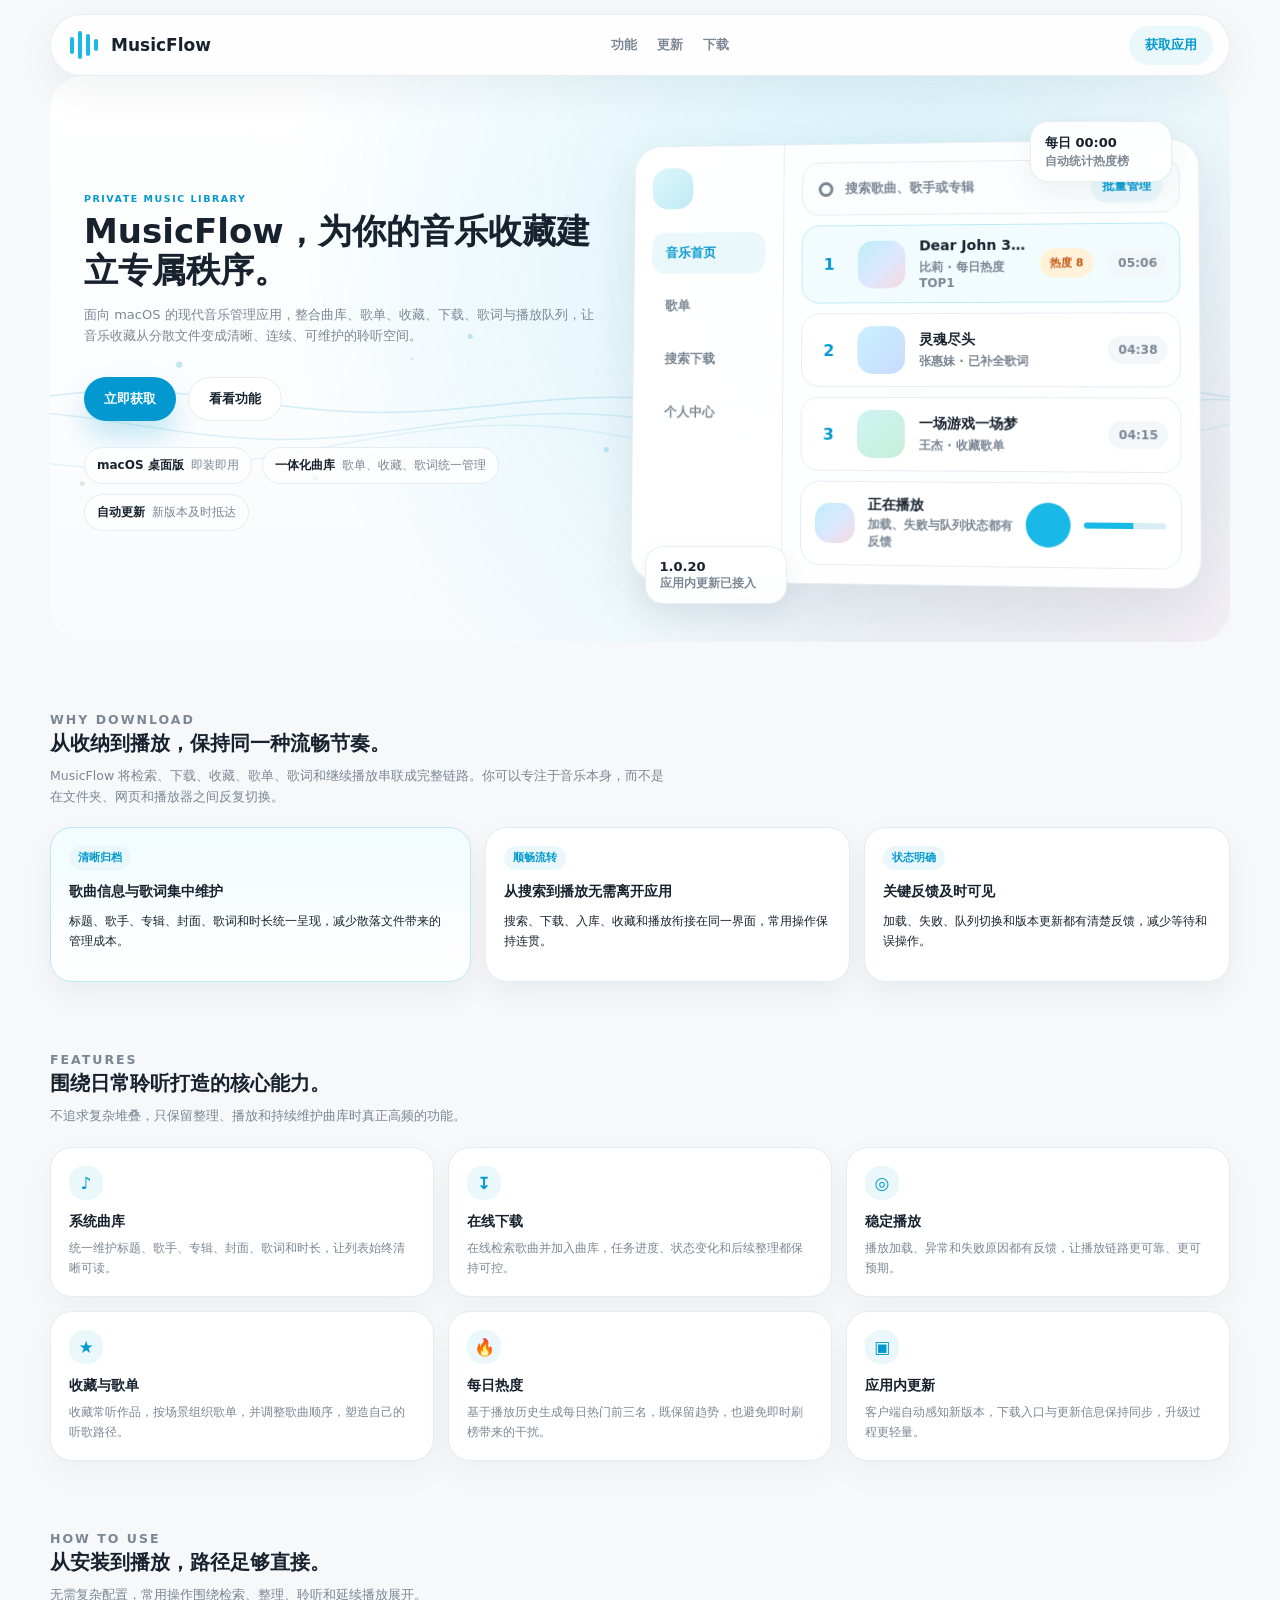
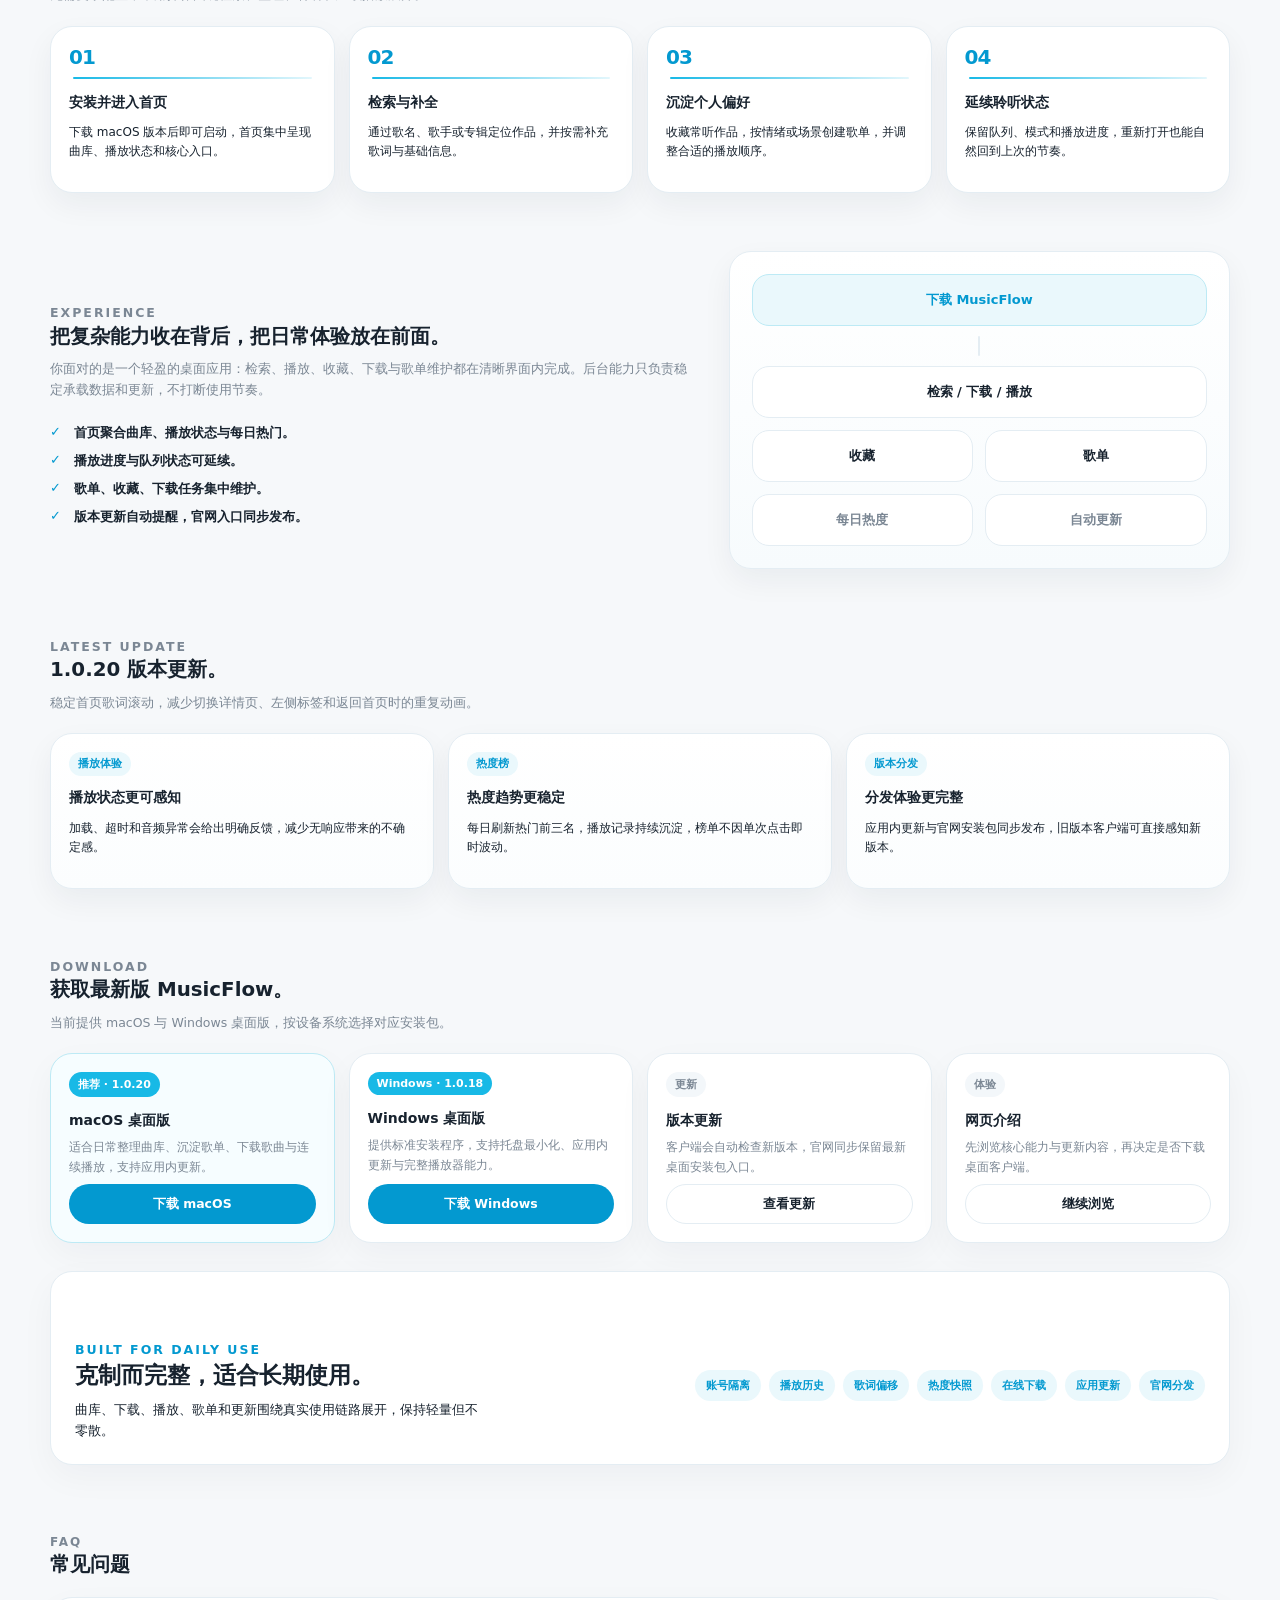
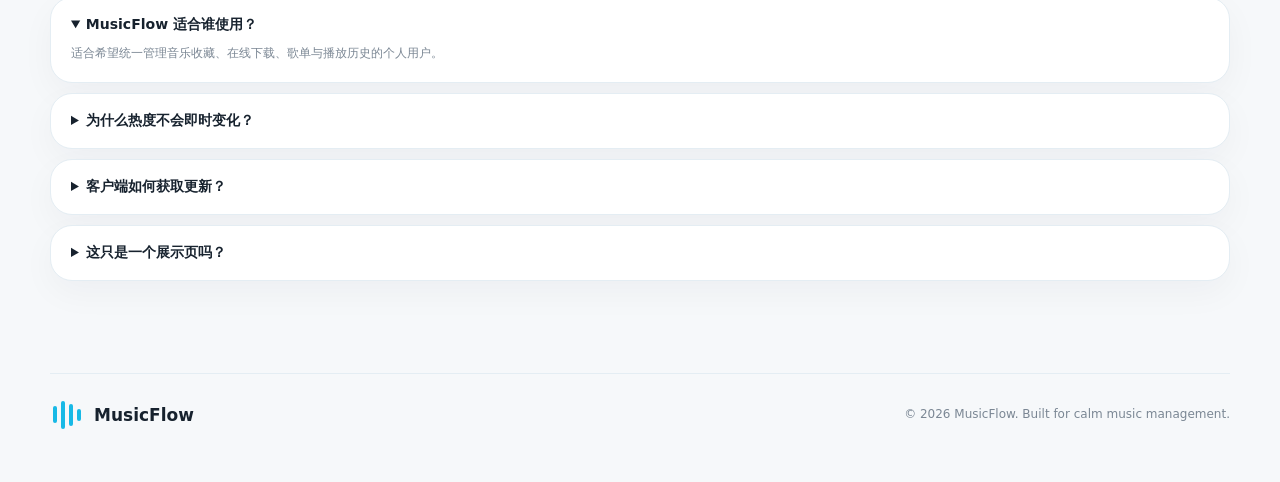
==== website/index.html @ 10996d23 "Prepare macOS 1.0.20 release" ====
<!doctype html>
<html lang="zh-CN">
  <head>
    <meta charset="utf-8" />
    <meta name="viewport" content="width=device-width, initial-scale=1" />
    <meta
      name="description"
      content="MusicFlow 是一款面向个人与小团队的私有音乐曲库、播放、下载和歌单管理工具。"
    />
    <title>MusicFlow - 私有音乐曲库与播放工作台</title>
    <link rel="stylesheet" href="./styles.css" />
  </head>
  <body>
    <header class="site-header" data-elevated="false">
      <a class="brand" href="#top" aria-label="MusicFlow 首页">
        <span class="brand-mark" aria-hidden="true">
          <span></span><span></span><span></span><span></span>
        </span>
        <span>MusicFlow</span>
      </a>
      <nav class="nav-links" aria-label="主导航">
        <a href="#features">功能</a>
        <a href="#updates">更新</a>
        <a href="#download">下载</a>
      </nav>
      <a class="header-cta" href="#download">获取应用</a>
    </header>

    <main id="top">
      <section class="hero section-band">
        <canvas id="heroCanvas" aria-hidden="true"></canvas>
        <div class="hero-inner">
          <div class="hero-copy reveal">
            <p class="eyebrow">PRIVATE MUSIC LIBRARY</p>
            <h1>MusicFlow，为你的音乐收藏建立专属秩序。</h1>
            <p class="hero-text">
              面向 macOS 的现代音乐管理应用，整合曲库、歌单、收藏、下载、歌词与播放队列，让音乐收藏从分散文件变成清晰、连续、可维护的聆听空间。
            </p>
            <div class="hero-actions">
              <a class="button primary" href="#download">立即获取</a>
              <a class="button subtle" href="#features">看看功能</a>
            </div>
            <div class="hero-metrics" aria-label="产品亮点">
              <span><strong>macOS 桌面版</strong> 即装即用</span>
              <span><strong>一体化曲库</strong> 歌单、收藏、歌词统一管理</span>
              <span><strong>自动更新</strong> 新版本及时抵达</span>
            </div>
          </div>

          <div class="product-stage reveal" aria-label="MusicFlow 产品界面预览">
            <div class="app-window">
              <div class="window-sidebar">
                <div class="mini-logo"></div>
                <span class="side-active">音乐首页</span>
                <span>歌单</span>
                <span>搜索下载</span>
                <span>个人中心</span>
              </div>
              <div class="window-main">
                <div class="toolbar">
                  <span class="search-dot"></span>
                  <span class="search-text">搜索歌曲、歌手或专辑</span>
                  <span class="pill">批量管理</span>
                </div>
                <div class="track active">
                  <span class="rank">1</span>
                  <span class="cover"></span>
                  <span class="track-info"><b>Dear John 3D环绕</b><small>比莉 · 每日热度 TOP1</small></span>
                  <span class="hot-pill">热度 8</span>
                  <span class="time">05:06</span>
                </div>
                <div class="track">
                  <span class="rank">2</span>
                  <span class="cover alt"></span>
                  <span class="track-info"><b>灵魂尽头</b><small>张惠妹 · 已补全歌词</small></span>
                  <span class="time">04:38</span>
                </div>
                <div class="track">
                  <span class="rank">3</span>
                  <span class="cover mint"></span>
                  <span class="track-info"><b>一场游戏一场梦</b><small>王杰 · 收藏歌单</small></span>
                  <span class="time">04:15</span>
                </div>
                <div class="player-strip">
                  <span class="cover small"></span>
                  <span class="playing"><b>正在播放</b><small>加载、失败与队列状态都有反馈</small></span>
                  <span class="play-button"></span>
                  <span class="level"></span>
                </div>
              </div>
            </div>
            <div class="floating-card floating-card-top">
              <strong>每日 00:00</strong>
              <span>自动统计热度榜</span>
            </div>
            <div class="floating-card floating-card-bottom">
              <strong>1.0.20</strong>
              <span>应用内更新已接入</span>
            </div>
          </div>
        </div>
      </section>

      <section class="section intro-section reveal" aria-label="项目介绍">
        <div class="section-heading">
          <p class="eyebrow">WHY DOWNLOAD</p>
          <h2>从收纳到播放，保持同一种流畅节奏。</h2>
          <p>
            MusicFlow 将检索、下载、收藏、歌单、歌词和继续播放串联成完整链路。你可以专注于音乐本身，而不是在文件夹、网页和播放器之间反复切换。
          </p>
        </div>
        <div class="intro-grid">
          <article class="intro-card accent-card">
            <span class="card-kicker">清晰归档</span>
            <h3>歌曲信息与歌词集中维护</h3>
            <p>标题、歌手、专辑、封面、歌词和时长统一呈现，减少散落文件带来的管理成本。</p>
          </article>
          <article class="intro-card">
            <span class="card-kicker">顺畅流转</span>
            <h3>从搜索到播放无需离开应用</h3>
            <p>搜索、下载、入库、收藏和播放衔接在同一界面，常用操作保持连贯。</p>
          </article>
          <article class="intro-card">
            <span class="card-kicker">状态明确</span>
            <h3>关键反馈及时可见</h3>
            <p>加载、失败、队列切换和版本更新都有清楚反馈，减少等待和误操作。</p>
          </article>
        </div>
      </section>

      <section id="features" class="section reveal">
        <div class="section-heading compact">
          <p class="eyebrow">FEATURES</p>
          <h2>围绕日常聆听打造的核心能力。</h2>
          <p>不追求复杂堆叠，只保留整理、播放和持续维护曲库时真正高频的功能。</p>
        </div>
        <div class="feature-grid">
          <article class="feature-card">
            <span class="feature-icon">♪</span>
            <h3>系统曲库</h3>
            <p>统一维护标题、歌手、专辑、封面、歌词和时长，让列表始终清晰可读。</p>
          </article>
          <article class="feature-card">
            <span class="feature-icon">↧</span>
            <h3>在线下载</h3>
            <p>在线检索歌曲并加入曲库，任务进度、状态变化和后续整理都保持可控。</p>
          </article>
          <article class="feature-card">
            <span class="feature-icon">◎</span>
            <h3>稳定播放</h3>
            <p>播放加载、异常和失败原因都有反馈，让播放链路更可靠、更可预期。</p>
          </article>
          <article class="feature-card">
            <span class="feature-icon">★</span>
            <h3>收藏与歌单</h3>
            <p>收藏常听作品，按场景组织歌单，并调整歌曲顺序，塑造自己的听歌路径。</p>
          </article>
          <article class="feature-card">
            <span class="feature-icon">🔥</span>
            <h3>每日热度</h3>
            <p>基于播放历史生成每日热门前三名，既保留趋势，也避免即时刷榜带来的干扰。</p>
          </article>
          <article class="feature-card">
            <span class="feature-icon">▣</span>
            <h3>应用内更新</h3>
            <p>客户端自动感知新版本，下载入口与更新信息保持同步，升级过程更轻量。</p>
          </article>
        </div>
      </section>

      <section id="workflow" class="section workflow-section reveal">
        <div class="section-heading compact">
          <p class="eyebrow">HOW TO USE</p>
          <h2>从安装到播放，路径足够直接。</h2>
          <p>无需复杂配置，常用操作围绕检索、整理、聆听和延续播放展开。</p>
        </div>
        <div class="workflow-grid">
          <article class="workflow-step">
            <span>01</span>
            <h3>安装并进入首页</h3>
            <p>下载 macOS 版本后即可启动，首页集中呈现曲库、播放状态和核心入口。</p>
          </article>
          <article class="workflow-step">
            <span>02</span>
            <h3>检索与补全</h3>
            <p>通过歌名、歌手或专辑定位作品，并按需补充歌词与基础信息。</p>
          </article>
          <article class="workflow-step">
            <span>03</span>
            <h3>沉淀个人偏好</h3>
            <p>收藏常听作品，按情绪或场景创建歌单，并调整合适的播放顺序。</p>
          </article>
          <article class="workflow-step">
            <span>04</span>
            <h3>延续聆听状态</h3>
            <p>保留队列、模式和播放进度，重新打开也能自然回到上次的节奏。</p>
          </article>
        </div>
      </section>

      <section id="stack" class="section split-section reveal">
        <div class="preview-copy">
          <p class="eyebrow">EXPERIENCE</p>
          <h2>把复杂能力收在背后，把日常体验放在前面。</h2>
          <p>
            你面对的是一个轻盈的桌面应用：检索、播放、收藏、下载与歌单维护都在清晰界面内完成。后台能力只负责稳定承载数据和更新，不打断使用节奏。
          </p>
          <ul class="check-list">
            <li>首页聚合曲库、播放状态与每日热门。</li>
            <li>播放进度与队列状态可延续。</li>
            <li>歌单、收藏、下载任务集中维护。</li>
            <li>版本更新自动提醒，官网入口同步发布。</li>
          </ul>
        </div>
        <div class="stack-panel" aria-label="使用流程">
          <div class="stack-node primary-node">下载 MusicFlow</div>
          <div class="stack-line"></div>
          <div class="stack-node">检索 / 下载 / 播放</div>
          <div class="stack-split">
            <div class="stack-node">收藏</div>
            <div class="stack-node">歌单</div>
          </div>
          <div class="stack-split">
            <div class="stack-node muted-node">每日热度</div>
            <div class="stack-node muted-node">自动更新</div>
          </div>
        </div>
      </section>

      <section id="updates" class="section update-section reveal">
        <div class="section-heading compact">
          <p class="eyebrow">LATEST UPDATE</p>
          <h2>1.0.20 版本更新。</h2>
          <p>稳定首页歌词滚动，减少切换详情页、左侧标签和返回首页时的重复动画。</p>
        </div>
        <div class="update-grid">
          <article class="update-card">
            <span class="update-badge">播放体验</span>
            <h3>播放状态更可感知</h3>
            <p>加载、超时和音频异常会给出明确反馈，减少无响应带来的不确定感。</p>
          </article>
          <article class="update-card">
            <span class="update-badge">热度榜</span>
            <h3>热度趋势更稳定</h3>
            <p>每日刷新热门前三名，播放记录持续沉淀，榜单不因单次点击即时波动。</p>
          </article>
          <article class="update-card">
            <span class="update-badge">版本分发</span>
            <h3>分发体验更完整</h3>
            <p>应用内更新与官网安装包同步发布，旧版本客户端可直接感知新版本。</p>
          </article>
        </div>
      </section>

      <section id="download" class="section reveal">
        <div class="section-heading compact">
          <p class="eyebrow">DOWNLOAD</p>
          <h2>获取最新版 MusicFlow。</h2>
          <p>当前提供 macOS 与 Windows 桌面版，按设备系统选择对应安装包。</p>
        </div>
        <div class="download-grid">
          <article class="download-card recommended">
            <span class="tag">推荐 · 1.0.20</span>
            <h3>macOS 桌面版</h3>
            <p>适合日常整理曲库、沉淀歌单、下载歌曲与连续播放，支持应用内更新。</p>
            <a class="download-button" href="/releases/MusicFlow-1.0.20.dmg" data-download="macOS 桌面版">下载 macOS</a>
          </article>
          <article class="download-card">
            <span class="tag">Windows · 1.0.18</span>
            <h3>Windows 桌面版</h3>
            <p>提供标准安装程序，支持托盘最小化、应用内更新与完整播放器能力。</p>
            <a class="download-button" href="/releases/MusicFlow-Setup-1.0.18+19.exe" data-download="Windows 桌面版">下载 Windows</a>
          </article>
          <article class="download-card">
            <span class="tag soft-tag">更新</span>
            <h3>版本更新</h3>
            <p>客户端会自动检查新版本，官网同步保留最新桌面安装包入口。</p>
            <a class="download-button ghost" href="#updates" data-download="版本更新">查看更新</a>
          </article>
          <article class="download-card">
            <span class="tag soft-tag">体验</span>
            <h3>网页介绍</h3>
            <p>先浏览核心能力与更新内容，再决定是否下载桌面客户端。</p>
            <a class="download-button ghost" href="#features" data-download="Web 体验版">继续浏览</a>
          </article>
        </div>
      </section>

      <section class="section status-section reveal">
        <div>
          <p class="eyebrow">BUILT FOR DAILY USE</p>
          <h2>克制而完整，适合长期使用。</h2>
          <p>曲库、下载、播放、歌单和更新围绕真实使用链路展开，保持轻量但不零散。</p>
        </div>
        <div class="status-list">
          <span>账号隔离</span>
          <span>播放历史</span>
          <span>歌词偏移</span>
          <span>热度快照</span>
          <span>在线下载</span>
          <span>应用更新</span>
          <span>官网分发</span>
        </div>
      </section>

      <section id="faq" class="section faq reveal">
        <div class="section-heading compact">
          <p class="eyebrow">FAQ</p>
          <h2>常见问题</h2>
        </div>
        <details open>
          <summary>MusicFlow 适合谁使用？</summary>
          <p>适合希望统一管理音乐收藏、在线下载、歌单与播放历史的个人用户。</p>
        </details>
        <details>
          <summary>为什么热度不会即时变化？</summary>
          <p>播放行为会先沉淀为历史记录，热度榜每日统一计算，避免频繁波动，让趋势更稳定。</p>
        </details>
        <details>
          <summary>客户端如何获取更新？</summary>
          <p>客户端会根据当前版本检查最新发布信息，并获取下载地址、文件大小和校验值。</p>
        </details>
        <details>
          <summary>这只是一个展示页吗？</summary>
          <p>不是。官网只是下载入口，客户端连接真实接口与数据，用于日常曲库管理和播放。</p>
        </details>
      </section>
    </main>

    <footer class="site-footer">
      <div class="brand footer-brand">
        <span class="brand-mark" aria-hidden="true">
          <span></span><span></span><span></span><span></span>
        </span>
        <span>MusicFlow</span>
      </div>
      <p>© 2026 MusicFlow. Built for calm music management.</p>
    </footer>

    <div class="toast" role="status" aria-live="polite"></div>
    <script src="./app.js" defer></script>
  </body>
</html>
---- website/styles.css ----
:root {
  --accent: #18b9e6;
  --accent-dark: #0399d0;
  --accent-soft: #eaf8fc;
  --ink: #17222e;
  --muted: #7b8794;
  --line: #e4edf3;
  --panel: #ffffff;
  --scaffold: #f6f8fa;
  --shadow: 0 18px 50px rgba(23, 34, 46, 0.08);
  --radius: 22px;
  font-family: Inter, ui-sans-serif, system-ui, -apple-system, BlinkMacSystemFont,
    "Segoe UI", "PingFang SC", "Hiragino Sans GB", "Microsoft YaHei", sans-serif;
  color: var(--ink);
  background: var(--scaffold);
  scroll-behavior: smooth;
}

* {
  box-sizing: border-box;
}

html {
  background: var(--scaffold);
}

body {
  min-width: 320px;
  margin: 0;
  background: var(--scaffold);
  color: var(--ink);
  text-rendering: optimizeLegibility;
  -webkit-font-smoothing: antialiased;
}

a {
  color: inherit;
  text-decoration: none;
}

button {
  font: inherit;
}

.site-header {
  position: sticky;
  top: 0;
  z-index: 20;
  display: flex;
  align-items: center;
  justify-content: space-between;
  gap: 22px;
  width: min(1180px, calc(100% - 36px));
  height: 68px;
  margin: 14px auto 0;
  padding: 0 16px;
  border: 1px solid rgba(228, 237, 243, 0.9);
  border-radius: 999px;
  background: rgba(255, 255, 255, 0.82);
  box-shadow: 0 14px 40px rgba(23, 34, 46, 0.06);
  backdrop-filter: blur(18px);
}

.site-header[data-elevated="true"] {
  box-shadow: 0 18px 46px rgba(23, 34, 46, 0.11);
}

.brand,
.nav-links,
.hero-actions,
.hero-metrics,
.toolbar,
.track,
.player-strip,
.status-list,
.site-footer {
  display: flex;
  align-items: center;
}

.brand {
  gap: 10px;
  font-size: 17px;
  font-weight: 900;
  letter-spacing: 0;
}

.brand-mark {
  position: relative;
  display: inline-flex;
  align-items: center;
  justify-content: center;
  width: 34px;
  height: 34px;
  color: var(--accent);
}

.brand-mark span {
  width: 4px;
  border-radius: 999px;
  background: currentColor;
}

.brand-mark span:nth-child(1) {
  height: 17px;
}

.brand-mark span:nth-child(2) {
  height: 28px;
  margin-left: 4px;
}

.brand-mark span:nth-child(3) {
  height: 22px;
  margin-left: 4px;
}

.brand-mark span:nth-child(4) {
  height: 12px;
  margin-left: 4px;
}

.nav-links {
  gap: 24px;
  color: var(--muted);
  font-size: 13px;
  font-weight: 800;
}

.nav-links a {
  transition: color 180ms ease;
}

.nav-links a:hover {
  color: var(--accent-dark);
}

.header-cta,
.button,
.download-button {
  border: 0;
  border-radius: 999px;
  cursor: pointer;
  font-size: 13px;
  font-weight: 900;
  transition: transform 180ms ease, box-shadow 180ms ease, background 180ms ease;
}

.header-cta {
  padding: 11px 16px;
  background: var(--accent-soft);
  color: var(--accent-dark);
}

.header-cta:hover,
.button:hover,
.download-button:hover {
  transform: translateY(-1px);
}

.section-band,
.section {
  width: min(1180px, calc(100% - 36px));
  margin: 0 auto;
}

.hero {
  position: relative;
  min-height: calc(100vh - 82px);
  padding: 72px 0 46px;
  overflow: hidden;
}

#heroCanvas {
  position: absolute;
  inset: 0;
  width: 100%;
  height: 100%;
  border-radius: 34px;
  background: linear-gradient(180deg, #ffffff 0%, #f8fbfd 100%);
}

.hero-inner {
  position: relative;
  z-index: 1;
  display: grid;
  grid-template-columns: minmax(0, 0.9fr) minmax(420px, 1fr);
  align-items: center;
  gap: 44px;
  min-height: 620px;
  padding: 0 44px;
}

.eyebrow {
  margin: 0 0 12px;
  color: var(--accent-dark);
  font-size: 11px;
  font-weight: 900;
  letter-spacing: 0.12em;
}

h1,
h2,
h3,
p {
  letter-spacing: 0;
}

h1 {
  max-width: 620px;
  margin: 0;
  font-size: clamp(34px, 4.2vw, 54px);
  line-height: 1.08;
  font-weight: 900;
}

h2 {
  margin: 0;
  font-size: clamp(24px, 2.6vw, 36px);
  line-height: 1.18;
  font-weight: 900;
}

h3 {
  margin: 0;
  font-size: 17px;
  line-height: 1.3;
  font-weight: 900;
}

.hero-text,
.section-heading p,
.preview-copy p,
.feature-card p,
.download-card p,
.faq p,
.site-footer p {
  color: var(--muted);
  line-height: 1.75;
}

.hero-text {
  max-width: 580px;
  margin: 18px 0 0;
  font-size: 16px;
}

.hero-actions {
  flex-wrap: wrap;
  gap: 12px;
  margin-top: 30px;
}

.button {
  display: inline-flex;
  align-items: center;
  justify-content: center;
  min-height: 44px;
  padding: 0 20px;
}

.button.primary {
  background: var(--accent-dark);
  color: #fff;
  box-shadow: 0 16px 28px rgba(3, 153, 208, 0.22);
}

.button.subtle {
  background: #fff;
  color: var(--ink);
  border: 1px solid var(--line);
}

.hero-metrics {
  flex-wrap: wrap;
  gap: 10px;
  margin-top: 26px;
}

.hero-metrics span {
  display: inline-flex;
  gap: 7px;
  padding: 9px 12px;
  border: 1px solid var(--line);
  border-radius: 999px;
  background: rgba(255, 255, 255, 0.78);
  color: var(--muted);
  font-size: 12px;
}

.hero-metrics strong {
  color: var(--ink);
}

.product-stage {
  perspective: 1100px;
}

.app-window {
  display: grid;
  grid-template-columns: 154px 1fr;
  min-height: 460px;
  overflow: hidden;
  border: 1px solid var(--line);
  border-radius: 28px;
  background: rgba(255, 255, 255, 0.92);
  box-shadow: var(--shadow);
  transform: rotateY(-4deg) rotateX(2deg);
}

.window-sidebar {
  display: flex;
  flex-direction: column;
  gap: 12px;
  padding: 22px 18px;
  border-right: 1px solid var(--line);
  background: rgba(255, 255, 255, 0.64);
}

.mini-logo {
  width: 42px;
  height: 42px;
  margin-bottom: 12px;
  border-radius: 16px;
  background: linear-gradient(135deg, #dff6fb, #bfeaf5);
}

.window-sidebar span {
  padding: 12px 14px;
  border-radius: 14px;
  color: var(--muted);
  font-size: 13px;
  font-weight: 800;
}

.window-sidebar .side-active {
  background: var(--accent-soft);
  color: var(--accent-dark);
}

.window-main {
  display: flex;
  flex-direction: column;
  gap: 14px;
  padding: 24px;
}

.toolbar {
  gap: 12px;
  height: 54px;
  padding: 0 16px;
  border: 1px solid var(--line);
  border-radius: 18px;
  background: #fbfdfe;
}

.search-dot {
  width: 15px;
  height: 15px;
  border: 3px solid var(--muted);
  border-radius: 50%;
}

.search-text {
  flex: 1;
  color: var(--muted);
  font-size: 13px;
  font-weight: 800;
}

.pill {
  padding: 8px 11px;
  border-radius: 999px;
  background: var(--accent-soft);
  color: var(--accent-dark);
  font-size: 12px;
  font-weight: 900;
}

.track {
  gap: 14px;
  min-height: 74px;
  padding: 12px;
  border: 1px solid var(--line);
  border-radius: 18px;
  background: #fff;
}

.track.active {
  border-color: #bdeaf5;
  background: #f2fcfe;
}

.rank {
  width: 30px;
  color: var(--accent-dark);
  font-weight: 900;
  text-align: center;
}

.cover {
  width: 48px;
  height: 48px;
  border-radius: 15px;
  background: linear-gradient(135deg, #bdeef8, #dde7ff 54%, #f8d8dc);
}

.cover.alt {
  background: linear-gradient(135deg, #c9f1ff, #c9dbff);
}

.cover.mint {
  background: linear-gradient(135deg, #cff4f4, #c6efd8);
}

.cover.small {
  width: 40px;
  height: 40px;
}

.track-info {
  display: grid;
  flex: 1;
  gap: 4px;
  min-width: 0;
}

.track-info b,
.playing b {
  overflow: hidden;
  font-size: 14px;
  text-overflow: ellipsis;
  white-space: nowrap;
}

.track-info small,
.playing small {
  color: var(--muted);
  font-size: 12px;
  font-weight: 700;
}

.time {
  padding: 7px 10px;
  border-radius: 999px;
  background: #f3f7fa;
  color: var(--muted);
  font-size: 12px;
  font-weight: 900;
}

.player-strip {
  gap: 13px;
  margin-top: auto;
  padding: 14px;
  border: 1px solid var(--line);
  border-radius: 20px;
  background: #fff;
}

.playing {
  display: grid;
  flex: 1;
  gap: 2px;
}

.play-button {
  width: 44px;
  height: 44px;
  border-radius: 50%;
  background: var(--accent);
}

.level {
  width: 80px;
  height: 6px;
  border-radius: 99px;
  background: linear-gradient(90deg, var(--accent) 60%, #d8eef4 60%);
}

.section {
  padding: 84px 0 0;
}

.section-heading {
  max-width: 680px;
  margin-bottom: 28px;
}

.section-heading.compact {
  max-width: 560px;
}

.feature-grid,
.download-grid {
  display: grid;
  grid-template-columns: repeat(3, minmax(0, 1fr));
  gap: 14px;
}

.feature-card,
.download-card,
.faq details,
.status-section {
  border: 1px solid var(--line);
  border-radius: var(--radius);
  background: #fff;
  box-shadow: 0 12px 34px rgba(23, 34, 46, 0.04);
}

.feature-card {
  padding: 22px;
}

.feature-icon {
  display: grid;
  place-items: center;
  width: 42px;
  height: 42px;
  margin-bottom: 16px;
  border-radius: 15px;
  background: var(--accent-soft);
  color: var(--accent-dark);
  font-size: 21px;
  font-weight: 900;
}

.feature-card p,
.download-card p {
  margin: 9px 0 0;
  font-size: 13px;
}

.split-section {
  display: grid;
  grid-template-columns: minmax(0, 0.9fr) minmax(300px, 0.7fr);
  align-items: center;
  gap: 34px;
}

.check-list {
  display: grid;
  gap: 10px;
  margin: 24px 0 0;
  padding: 0;
  list-style: none;
}

.check-list li {
  position: relative;
  padding-left: 24px;
  color: var(--ink);
  font-size: 13px;
  font-weight: 800;
}

.check-list li::before {
  position: absolute;
  left: 0;
  color: var(--accent-dark);
  content: "✓";
}

.phone-preview {
  display: flex;
  justify-content: center;
}

.phone-shell {
  width: min(330px, 100%);
  min-height: 560px;
  padding: 20px;
  border: 1px solid var(--line);
  border-radius: 34px;
  background: #fff;
  box-shadow: var(--shadow);
}

.phone-bar {
  width: 86px;
  height: 6px;
  margin: 0 auto 34px;
  border-radius: 99px;
  background: #d8e5eb;
}

.mobile-track {
  height: 92px;
  margin-bottom: 14px;
  border: 1px solid var(--line);
  border-radius: 22px;
  background: linear-gradient(90deg, #f5fbfd 0 72%, #ffffff 72%);
}

.mobile-track.top {
  border-color: #bdeaf5;
  background: linear-gradient(90deg, #effbfe 0 72%, #ffffff 72%);
}

.mobile-track.short {
  width: 84%;
}

.mobile-player {
  display: flex;
  align-items: center;
  gap: 18px;
  height: 86px;
  margin-top: 88px;
  padding: 14px;
  border-radius: 24px;
  background: #f8fbfd;
}

.mobile-player span {
  width: 54px;
  height: 54px;
  border-radius: 17px;
  background: linear-gradient(135deg, #bdeef8, #f8d8dc);
}

.mobile-player b {
  flex: 1;
  height: 8px;
  border-radius: 99px;
  background: linear-gradient(90deg, var(--accent) 42%, #d9eef4 42%);
}

.download-grid {
  grid-template-columns: repeat(4, minmax(0, 1fr));
}

.download-card {
  position: relative;
  display: flex;
  flex-direction: column;
  min-height: 220px;
  padding: 22px;
}

.download-card.recommended {
  border-color: #bdeaf5;
  background: #f6fdff;
}

.tag {
  align-self: flex-start;
  margin-bottom: 14px;
  padding: 5px 9px;
  border-radius: 999px;
  background: var(--accent);
  color: #fff;
  font-size: 11px;
  font-weight: 900;
}

.download-button {
  display: inline-flex;
  align-items: center;
  justify-content: center;
  min-height: 40px;
  margin-top: auto;
  padding: 0 16px;
  border: 1px solid transparent;
  background: var(--accent-dark);
  color: #fff;
}

.download-button.ghost {
  border-color: var(--line);
  background: #fff;
  color: var(--ink);
}

.status-section {
  display: grid;
  grid-template-columns: minmax(0, 0.58fr) minmax(0, 1fr);
  align-items: center;
  gap: 18px;
  margin-top: 28px;
  padding: 22px 24px;
}

.status-section h2 {
  font-size: clamp(20px, 2vw, 28px);
}

.status-list {
  flex-wrap: wrap;
  justify-content: flex-end;
  gap: 8px;
}

.status-list span {
  padding: 8px 11px;
  border-radius: 999px;
  background: var(--accent-soft);
  color: var(--accent-dark);
  font-size: 11px;
  font-weight: 900;
}

.faq {
  padding-bottom: 82px;
}

.faq details {
  padding: 18px 20px;
  margin-bottom: 10px;
}

.faq summary {
  cursor: pointer;
  font-size: 14px;
  font-weight: 900;
}

.faq p {
  margin: 10px 0 0;
  font-size: 13px;
}

.site-footer {
  justify-content: space-between;
  gap: 18px;
  width: min(1180px, calc(100% - 36px));
  margin: 0 auto 26px;
  padding: 24px 0;
  border-top: 1px solid var(--line);
}

.footer-brand {
  color: var(--ink);
}

.site-footer p {
  margin: 0;
  font-size: 12px;
}

.toast {
  position: fixed;
  right: 22px;
  bottom: 22px;
  z-index: 40;
  max-width: min(360px, calc(100vw - 44px));
  padding: 13px 16px;
  border: 1px solid var(--line);
  border-radius: 16px;
  background: #fff;
  box-shadow: var(--shadow);
  color: var(--ink);
  font-size: 13px;
  font-weight: 800;
  opacity: 0;
  pointer-events: none;
  transform: translateY(12px);
  transition: opacity 180ms ease, transform 180ms ease;
}

.toast.show {
  opacity: 1;
  transform: translateY(0);
}

.reveal {
  opacity: 0;
  transform: translateY(16px);
  transition: opacity 520ms ease, transform 520ms ease;
}

.reveal.visible {
  opacity: 1;
  transform: translateY(0);
}

@media (max-width: 960px) {
  .site-header {
    width: min(100% - 24px, 760px);
  }

  .nav-links {
    display: none;
  }

  .hero-inner {
    grid-template-columns: 1fr;
    min-height: auto;
    padding: 0 26px;
  }

  .product-stage {
    order: -1;
  }

  .app-window {
    grid-template-columns: 118px 1fr;
    min-height: 400px;
    transform: none;
  }

  .window-sidebar {
    padding: 18px 12px;
  }

  .feature-grid,
  .download-grid,
  .split-section,
  .status-section {
    grid-template-columns: 1fr 1fr;
  }

  .status-list {
    justify-content: flex-start;
  }
}

@media (max-width: 640px) {
  .site-header {
    height: 60px;
    padding: 0 12px;
  }

  .brand {
    font-size: 15px;
  }

  .header-cta {
    padding: 9px 12px;
    font-size: 12px;
  }

  .section-band,
  .section,
  .site-footer {
    width: calc(100% - 24px);
  }

  .hero {
    min-height: auto;
    padding: 34px 0 20px;
  }

  #heroCanvas {
    border-radius: 24px;
  }

  .hero-inner {
    gap: 28px;
    padding: 0 16px 20px;
  }

  h1 {
    font-size: 34px;
  }

  h2 {
    font-size: 24px;
  }

  .hero-text {
    font-size: 14px;
  }

  .app-window {
    grid-template-columns: 1fr;
    min-height: auto;
  }

  .window-sidebar {
    display: none;
  }

  .window-main {
    padding: 16px;
  }

  .track {
    min-height: 68px;
  }

  .time,
  .level {
    display: none;
  }

  .section {
    padding-top: 62px;
  }

  .feature-grid,
  .download-grid,
  .split-section,
  .status-section {
    grid-template-columns: 1fr;
  }

  .phone-shell {
    min-height: 470px;
  }

  .download-card {
    min-height: 185px;
  }

  .status-section {
    padding: 22px;
  }

  .site-footer {
    align-items: flex-start;
    flex-direction: column;
  }
}

@media (prefers-reduced-motion: reduce) {
  :root {
    scroll-behavior: auto;
  }

  *,
  *::before,
  *::after {
    animation-duration: 0.01ms !important;
    animation-iteration-count: 1 !important;
    scroll-behavior: auto !important;
    transition-duration: 0.01ms !important;
  }
}
/* MusicFlow richer landing overrides */
.site-header { height: 62px; }
.nav-links, .header-cta, .button, .download-button { font-size: 12.5px; }
.nav-links { gap: 20px; }
.hero { padding: 54px 0 42px; }
.hero-inner { min-height: 600px; gap: 38px; }
h1 { font-size: clamp(30px, 3.45vw, 46px); line-height: 1.12; }
h2 { font-size: clamp(22px, 2.1vw, 31px); }
h3 { font-size: 15.5px; }
.hero-text { max-width: 620px; font-size: 14.5px; }
.section { padding-top: 76px; }
.section-heading { max-width: 720px; }
.section-heading p, .preview-copy p, .status-section p { margin: 10px 0 0; font-size: 13.5px; }
.product-stage { position: relative; }
.hot-pill { padding: 7px 10px; border-radius: 999px; background: #fff2d8; color: #c45612; font-size: 11px; font-weight: 900; white-space: nowrap; }
.floating-card { position: absolute; z-index: 2; display: grid; gap: 2px; min-width: 142px; padding: 12px 14px; border: 1px solid rgba(228, 237, 243, 0.92); border-radius: 18px; background: rgba(255, 255, 255, 0.9); box-shadow: 0 12px 30px rgba(23, 34, 46, 0.055); backdrop-filter: blur(14px); }
.floating-card strong { font-size: 13px; font-weight: 900; }
.floating-card span { color: var(--muted); font-size: 11.5px; font-weight: 750; }
.floating-card-top { top: -20px; right: 24px; }
.floating-card-bottom { left: 18px; bottom: -20px; }
.intro-grid, .workflow-grid, .update-grid { display: grid; gap: 14px; }
.intro-grid { grid-template-columns: 1.15fr 1fr 1fr; }
.intro-card, .workflow-step, .update-card, .stack-panel { border: 1px solid var(--line); border-radius: var(--radius); background: #fff; box-shadow: 0 12px 30px rgba(23, 34, 46, 0.055); }
.intro-card, .workflow-step, .update-card { padding: 22px; }
.accent-card { border-color: #bdeaf5; background: linear-gradient(180deg, #f2fcfe, #ffffff); }
.card-kicker, .update-badge { display: inline-flex; margin-bottom: 12px; padding: 5px 9px; border-radius: 999px; background: var(--accent-soft); color: var(--accent-dark); font-size: 10.5px; font-weight: 900; }
.intro-card p, .feature-card p, .workflow-step p, .update-card p, .download-card p, .faq p { font-size: 12.8px; }
.feature-card { padding: 22px; }
.workflow-grid { grid-template-columns: repeat(4, minmax(0, 1fr)); }
.workflow-step { position: relative; overflow: hidden; }
.workflow-step span { display: inline-flex; margin-bottom: 34px; color: var(--accent-dark); font-size: 26px; font-weight: 900; letter-spacing: -0.05em; }
.workflow-step::after { position: absolute; top: 62px; right: 22px; left: 22px; height: 2px; border-radius: 99px; background: linear-gradient(90deg, var(--accent), rgba(24, 185, 230, 0.12)); content: ""; }
.stack-panel { display: grid; gap: 12px; padding: 22px; background: linear-gradient(180deg, #ffffff, #f7fbfd); }
.stack-node { display: grid; place-items: center; min-height: 52px; padding: 12px; border: 1px solid var(--line); border-radius: 17px; background: #fff; color: var(--ink); font-size: 13px; font-weight: 900; }
.primary-node { border-color: #bdeaf5; background: var(--accent-soft); color: var(--accent-dark); }
.muted-node { color: var(--muted); }
.stack-line { width: 2px; height: 20px; margin: -2px auto; border-radius: 99px; background: var(--line); }
.stack-split { display: grid; grid-template-columns: 1fr 1fr; gap: 12px; }
.update-grid { grid-template-columns: repeat(3, minmax(0, 1fr)); }
.update-card { background: linear-gradient(180deg, #ffffff, #fbfdfe); }
.soft-tag { background: #f3f7fa; color: var(--muted); }
.status-section h2 { font-size: clamp(19px, 1.8vw, 26px); }
@media (max-width: 1040px) { .intro-grid, .workflow-grid, .update-grid { grid-template-columns: 1fr 1fr; } .floating-card { display: none; } }
@media (max-width: 640px) { h1 { font-size: 30px; } h2 { font-size: 22px; } .intro-grid, .workflow-grid, .update-grid, .stack-split { grid-template-columns: 1fr; } .hot-pill { display: none; } }
/* MusicFlow compact download-first tuning */
.hero { min-height: auto; padding: 36px 0 30px; }
.hero-inner { min-height: 500px; padding: 0 34px; gap: 30px; }
.eyebrow { font-size: 9.5px; margin-bottom: 8px; letter-spacing: 0.16em; }
h1 { max-width: 560px; font-size: clamp(24px, 2.7vw, 34px); line-height: 1.16; }
h2 { font-size: clamp(18px, 1.55vw, 23px); line-height: 1.28; }
h3 { font-size: 14px; }
.hero-text { max-width: 560px; margin-top: 13px; font-size: 13px; line-height: 1.68; }
.section { padding-top: 58px; }
.section-heading { max-width: 620px; margin-bottom: 20px; }
.section-heading p, .preview-copy p, .status-section p { font-size: 12.5px; line-height: 1.65; }
.intro-card, .feature-card, .workflow-step, .update-card, .download-card { padding: 18px; }
.intro-card p, .feature-card p, .workflow-step p, .update-card p, .download-card p, .faq p { font-size: 12px; line-height: 1.62; }
.feature-icon { width: 34px; height: 34px; margin-bottom: 12px; font-size: 17px; }
.workflow-step span { font-size: 20px; margin-bottom: 24px; }
.workflow-step::after { top: 50px; }
.app-window { min-height: 390px; }
.window-main { padding: 18px; gap: 10px; }
.track { min-height: 62px; }
.download-card { min-height: 190px; }
@media (max-width: 640px) { h1 { font-size: 25px; } h2 { font-size: 19px; } .hero-inner { padding: 0 14px 16px; } }
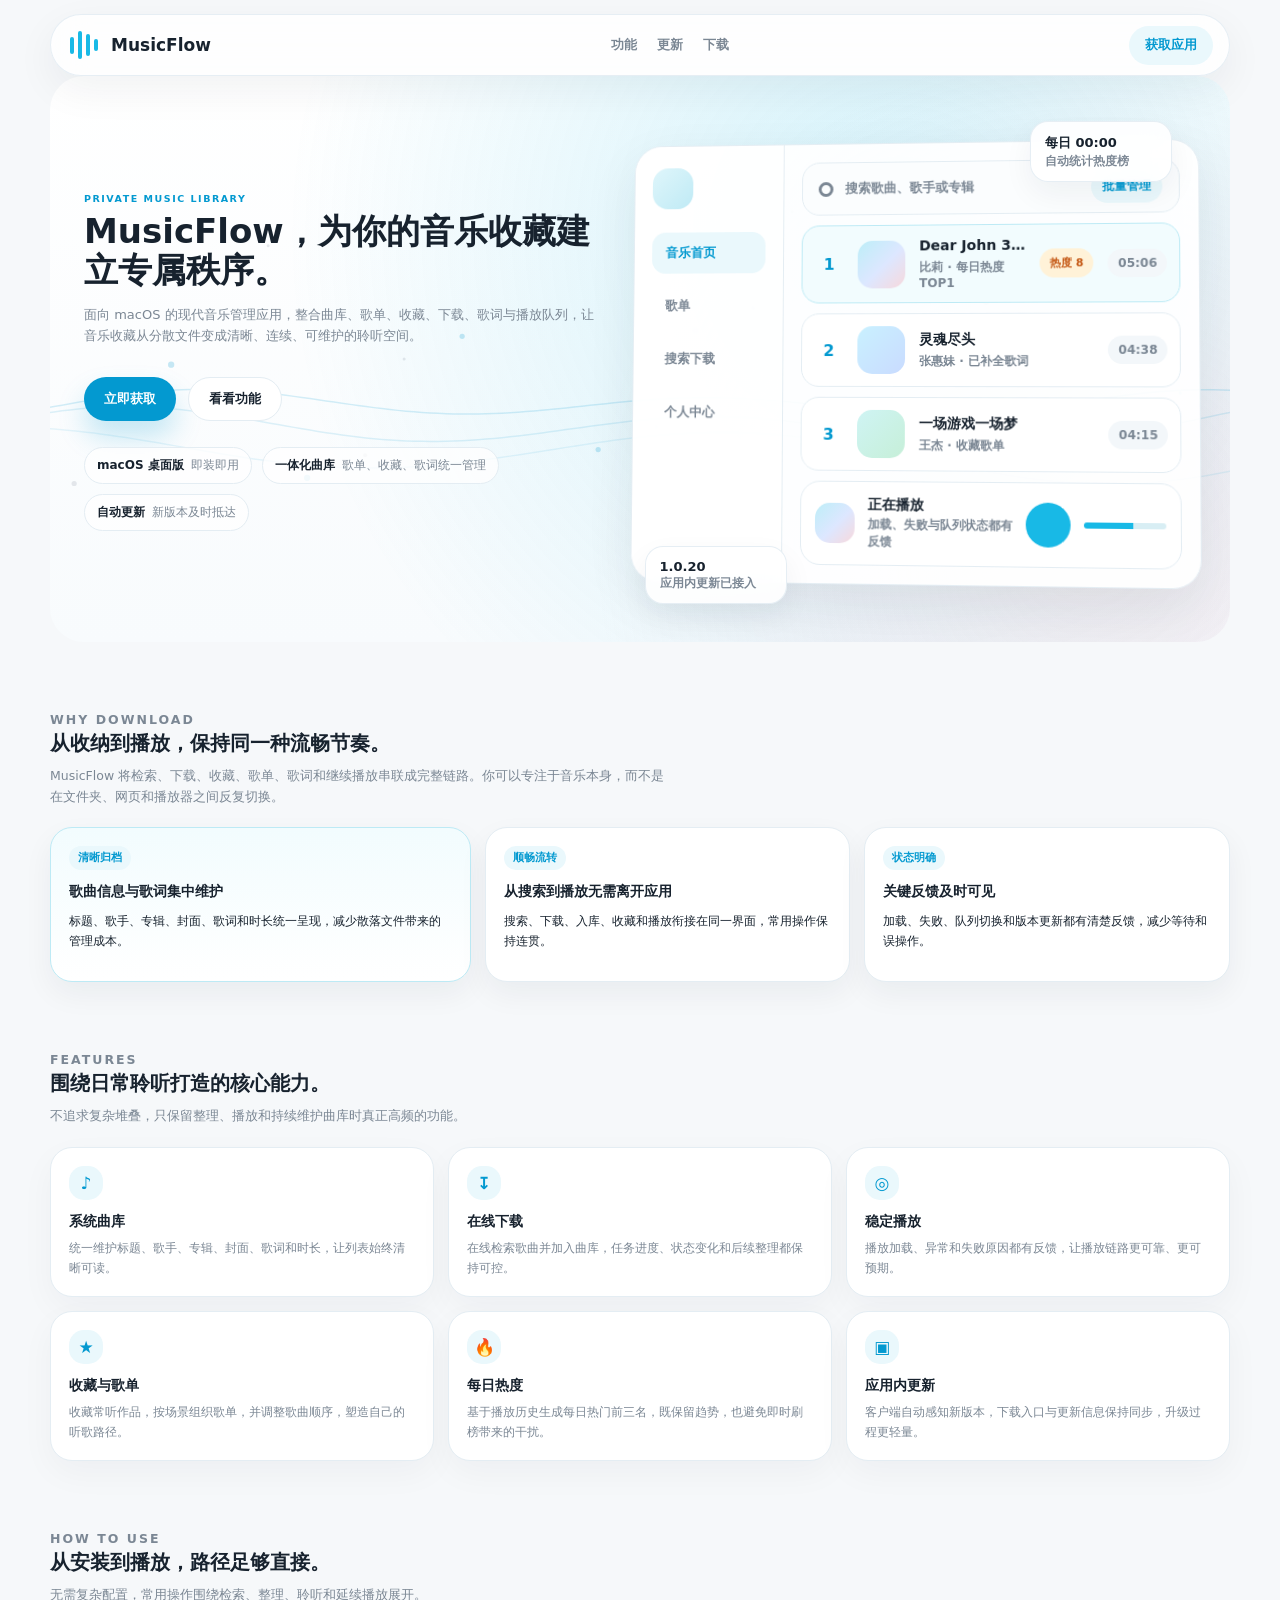
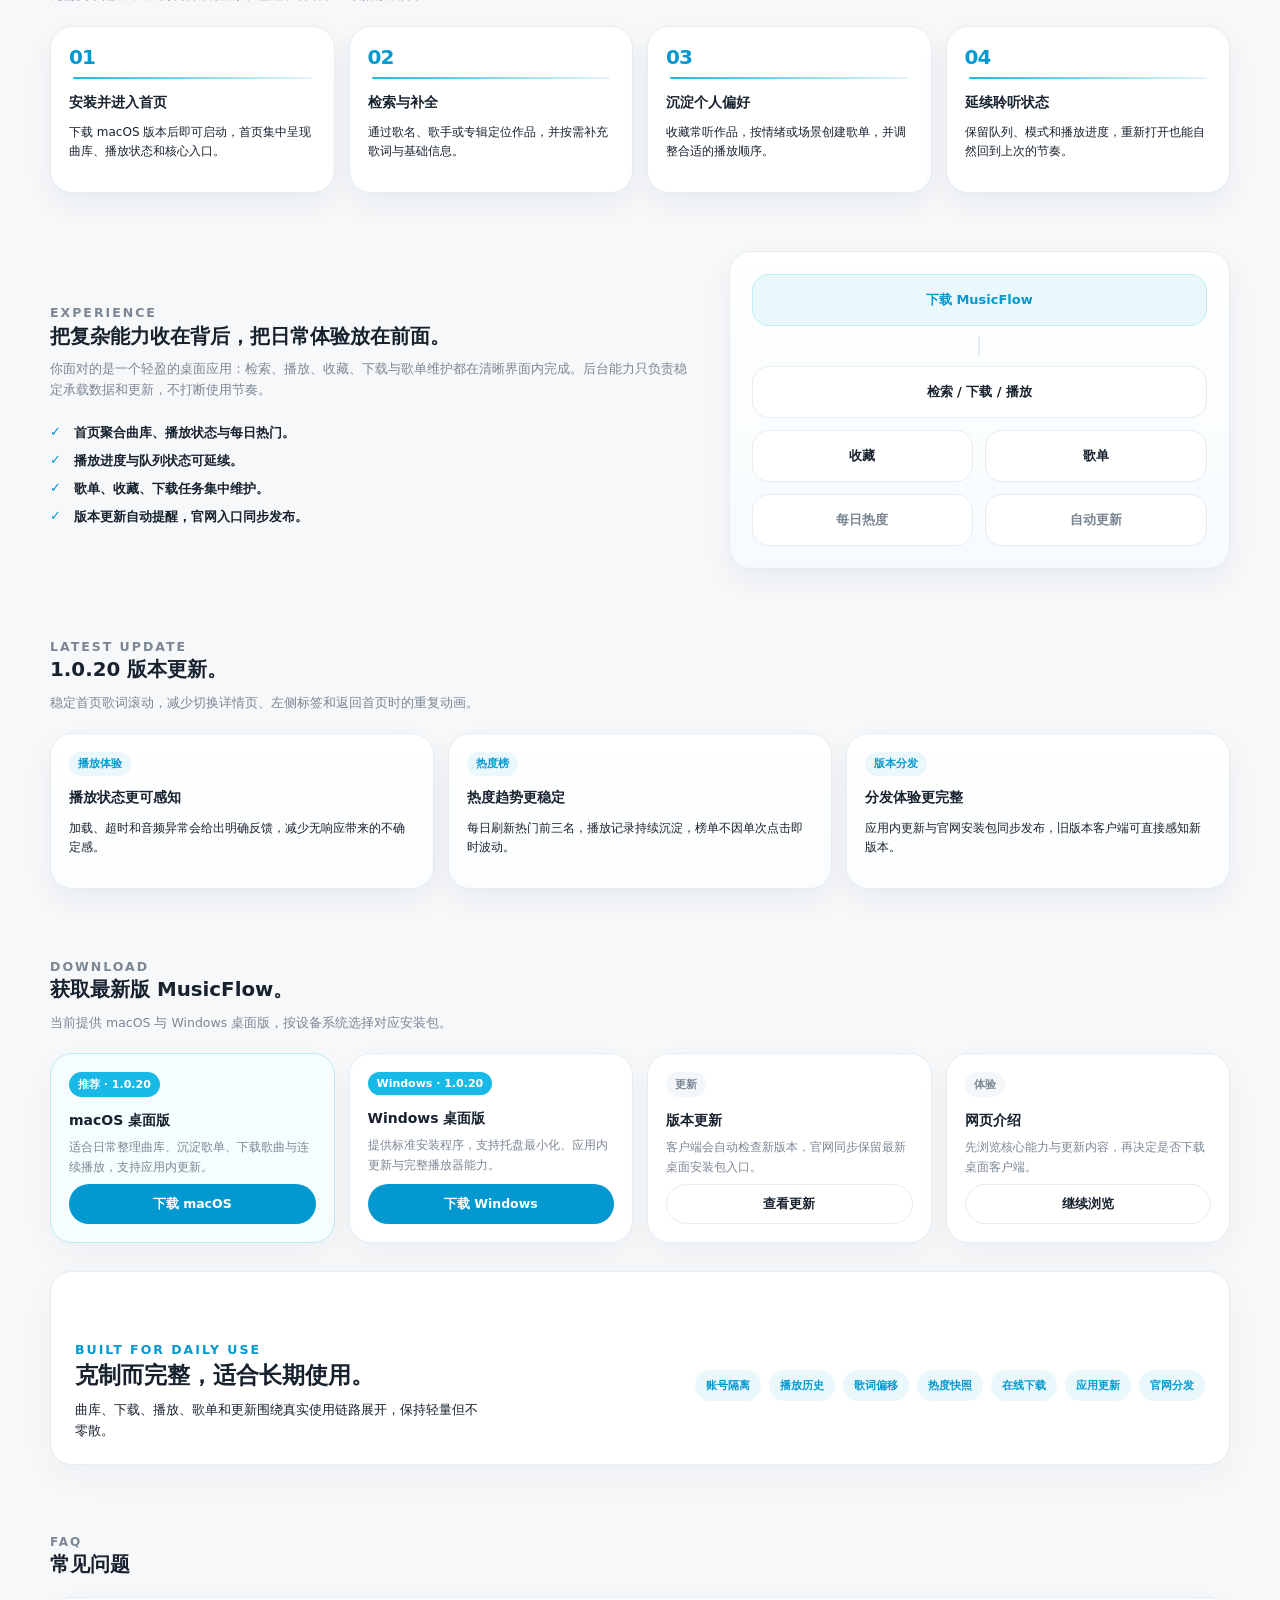
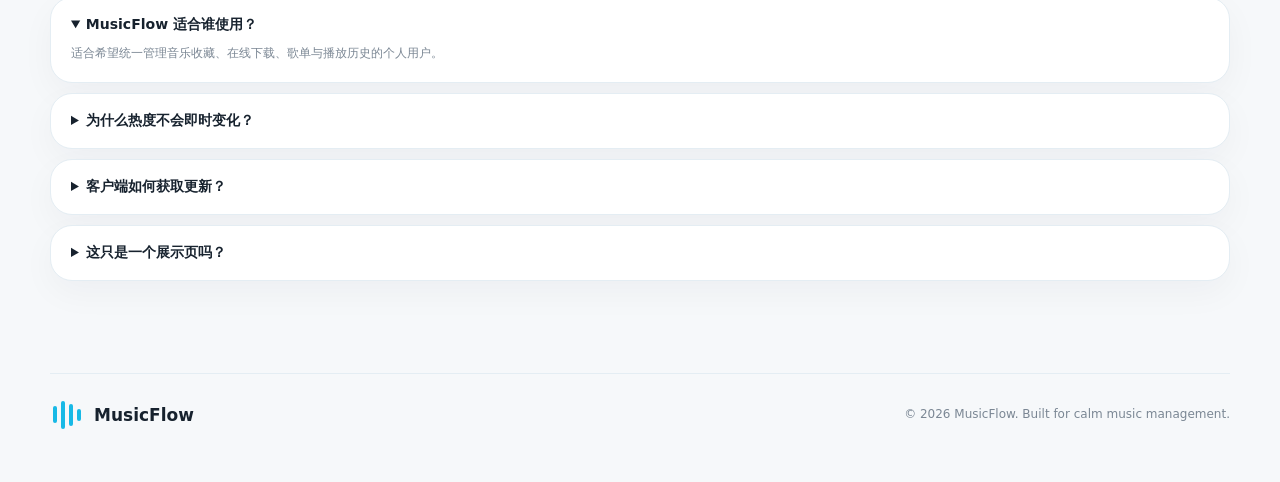
==== commit e57d1393: "Update Windows 1.0.20 release metadata" ====
--- a/website/index.html
+++ b/website/index.html
@@ -266,10 +266,10 @@
             <a class="download-button" href="/releases/MusicFlow-1.0.20.dmg" data-download="macOS 桌面版">下载 macOS</a>
           </article>
           <article class="download-card">
-            <span class="tag">Windows · 1.0.18</span>
+            <span class="tag">Windows · 1.0.20</span>
             <h3>Windows 桌面版</h3>
             <p>提供标准安装程序，支持托盘最小化、应用内更新与完整播放器能力。</p>
-            <a class="download-button" href="/releases/MusicFlow-Setup-1.0.18+19.exe" data-download="Windows 桌面版">下载 Windows</a>
+            <a class="download-button" href="/releases/MusicFlow-Setup-1.0.20+21.exe" data-download="Windows 桌面版">下载 Windows</a>
           </article>
           <article class="download-card">
             <span class="tag soft-tag">更新</span>
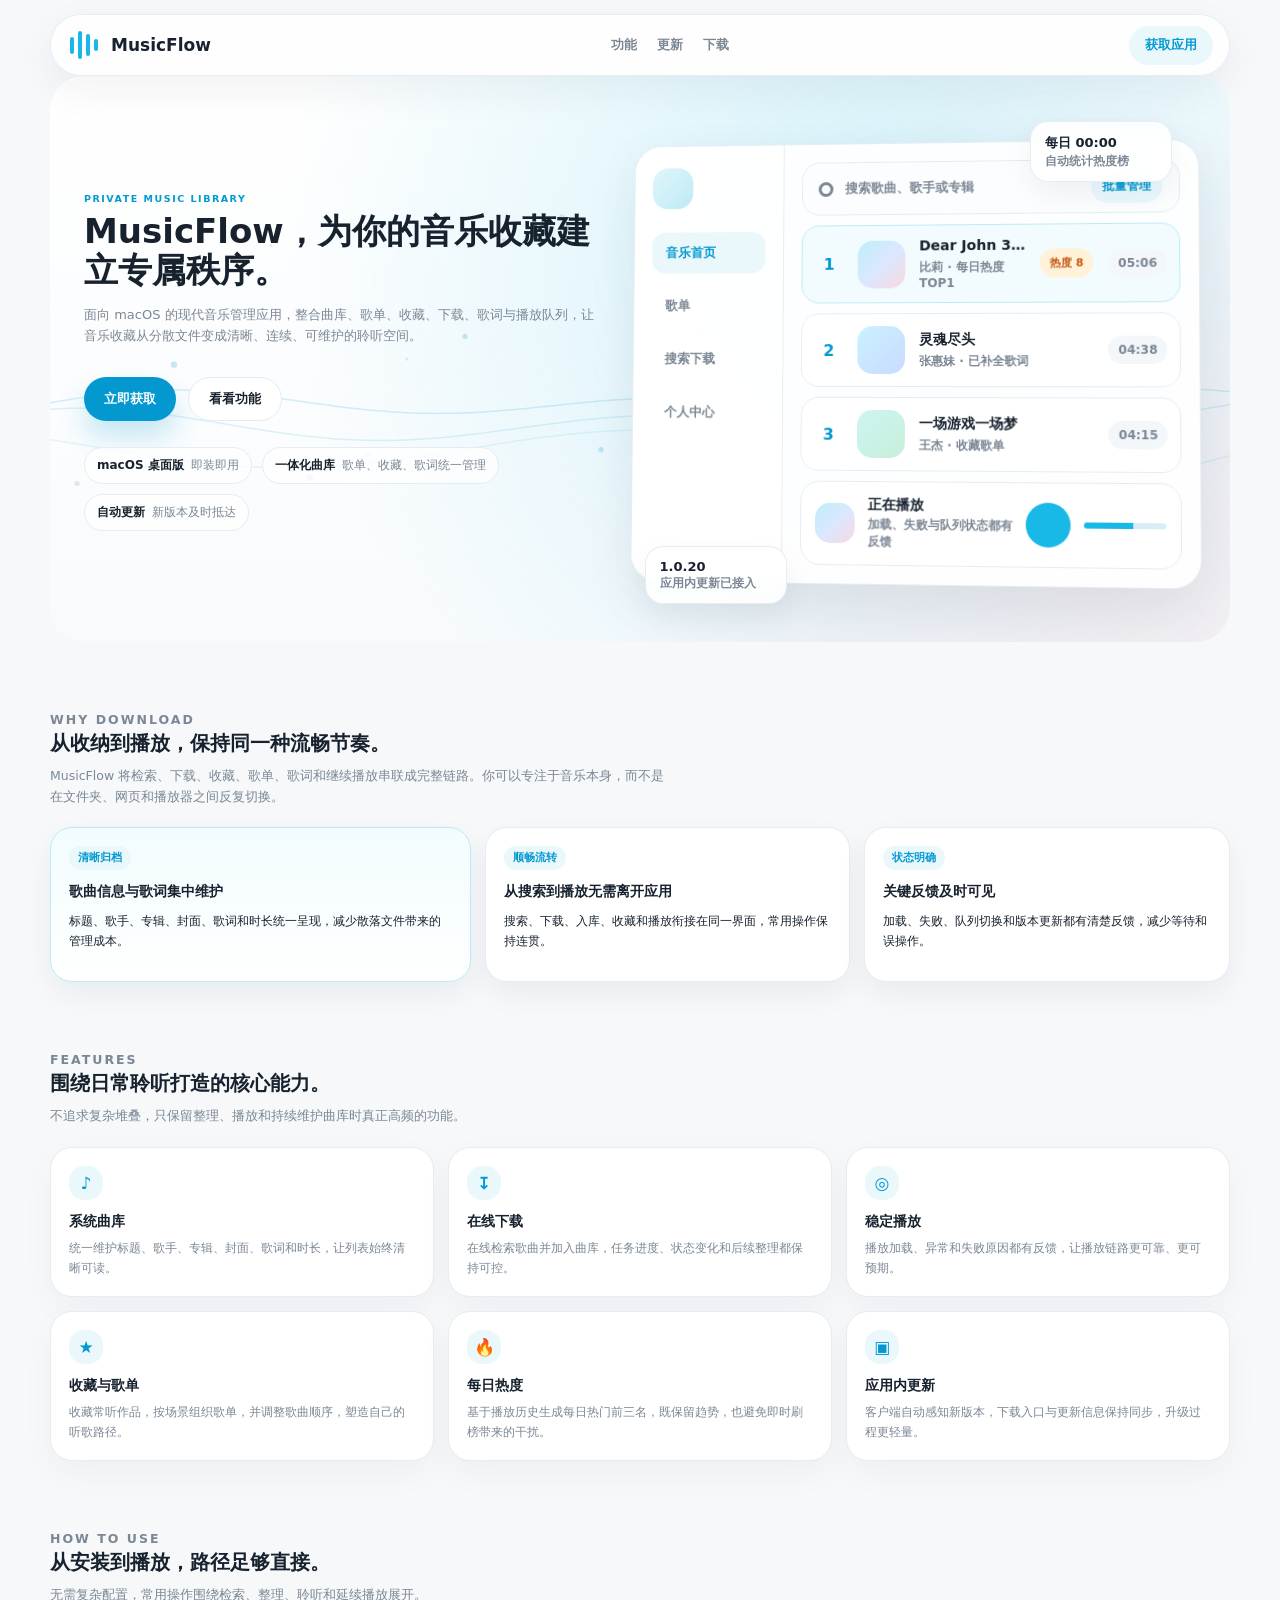
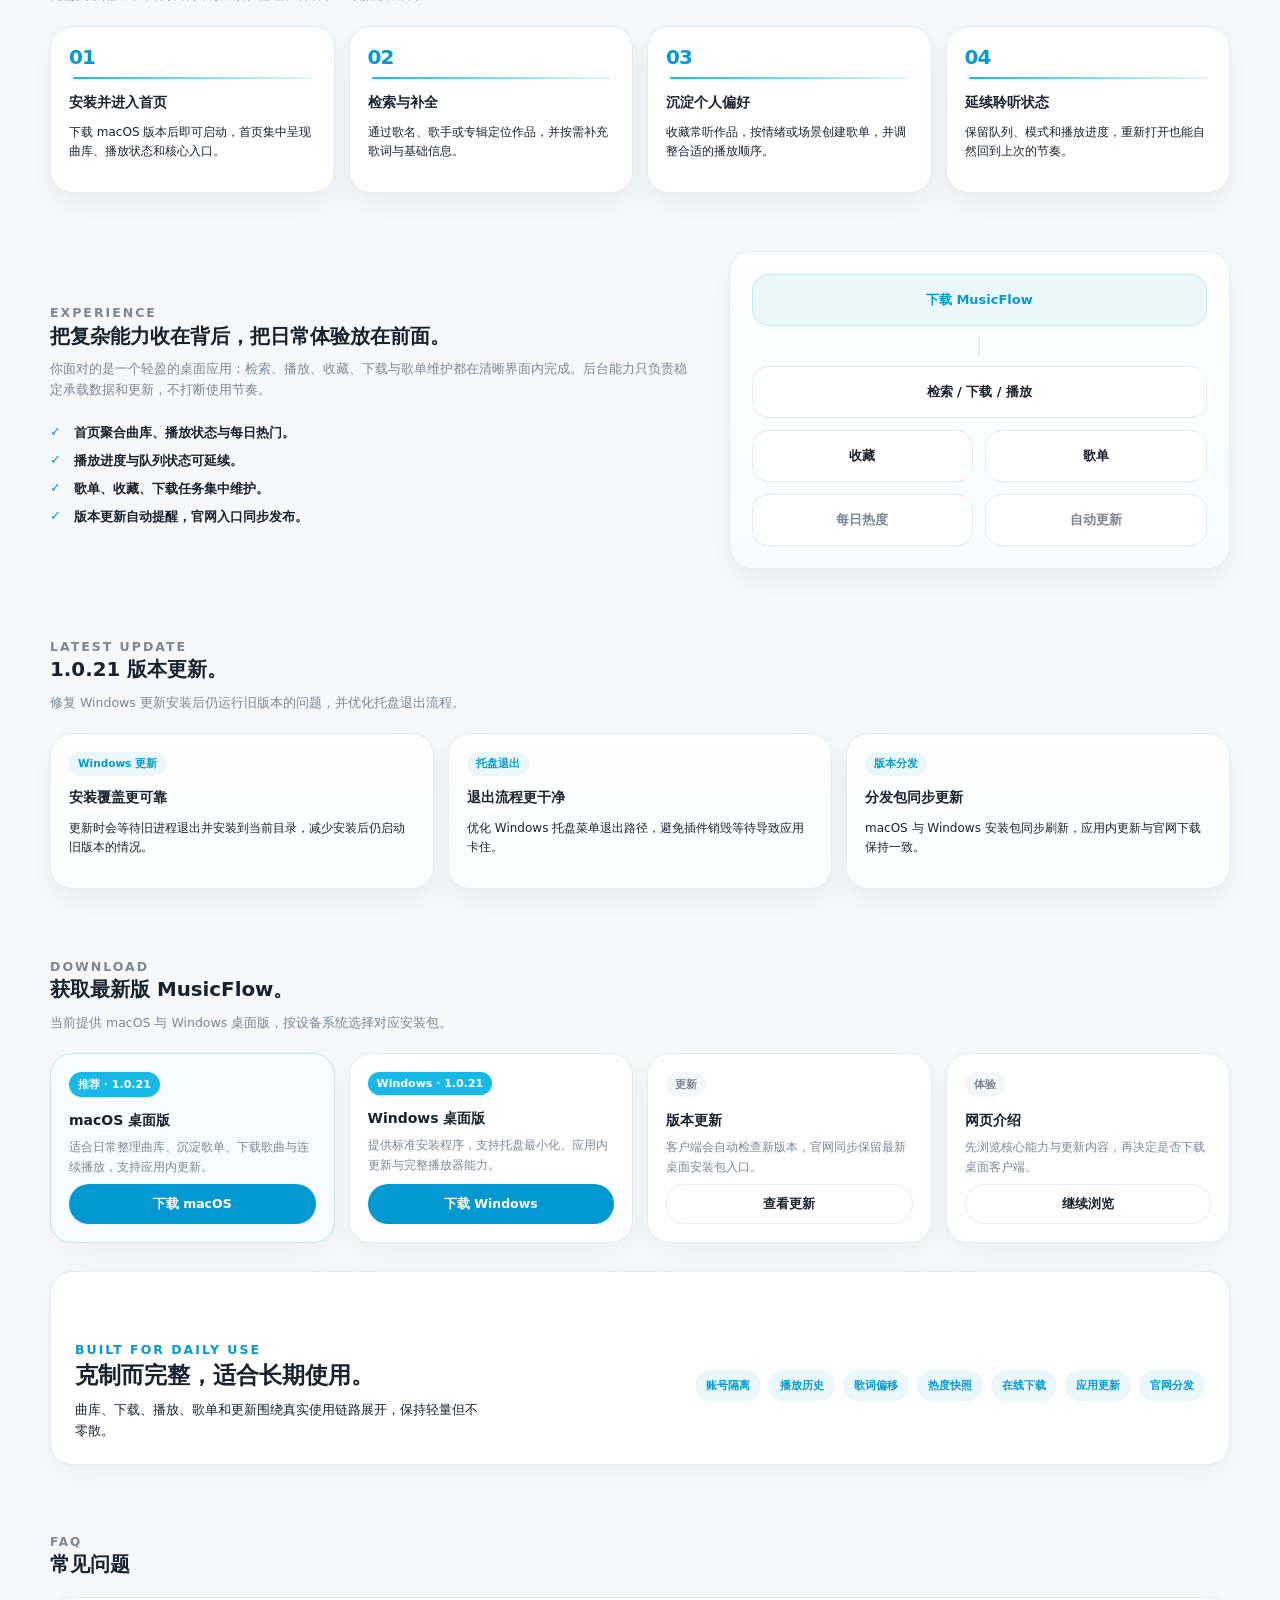
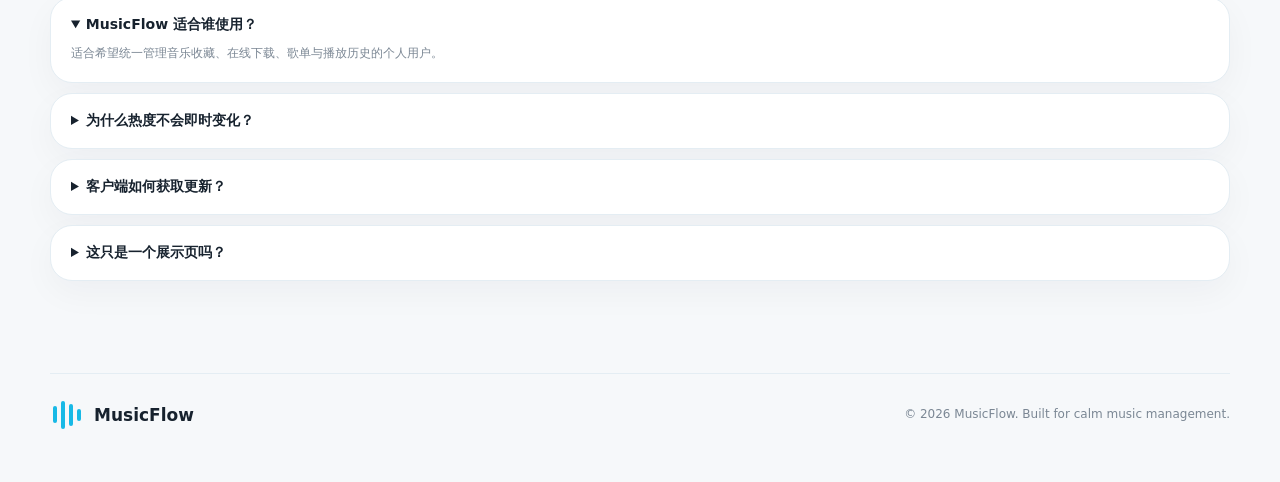
==== commit 0b2be3a9: "Release MusicFlow 1.0.21 metadata" ====
--- a/website/index.html
+++ b/website/index.html
@@ -230,24 +230,24 @@
       <section id="updates" class="section update-section reveal">
         <div class="section-heading compact">
           <p class="eyebrow">LATEST UPDATE</p>
-          <h2>1.0.20 版本更新。</h2>
-          <p>稳定首页歌词滚动，减少切换详情页、左侧标签和返回首页时的重复动画。</p>
+          <h2>1.0.21 版本更新。</h2>
+          <p>修复 Windows 更新安装后仍运行旧版本的问题，并优化托盘退出流程。</p>
         </div>
         <div class="update-grid">
           <article class="update-card">
-            <span class="update-badge">播放体验</span>
-            <h3>播放状态更可感知</h3>
-            <p>加载、超时和音频异常会给出明确反馈，减少无响应带来的不确定感。</p>
+            <span class="update-badge">Windows 更新</span>
+            <h3>安装覆盖更可靠</h3>
+            <p>更新时会等待旧进程退出并安装到当前目录，减少安装后仍启动旧版本的情况。</p>
           </article>
           <article class="update-card">
-            <span class="update-badge">热度榜</span>
-            <h3>热度趋势更稳定</h3>
-            <p>每日刷新热门前三名，播放记录持续沉淀，榜单不因单次点击即时波动。</p>
+            <span class="update-badge">托盘退出</span>
+            <h3>退出流程更干净</h3>
+            <p>优化 Windows 托盘菜单退出路径，避免插件销毁等待导致应用卡住。</p>
           </article>
           <article class="update-card">
             <span class="update-badge">版本分发</span>
-            <h3>分发体验更完整</h3>
-            <p>应用内更新与官网安装包同步发布，旧版本客户端可直接感知新版本。</p>
+            <h3>分发包同步更新</h3>
+            <p>macOS 与 Windows 安装包同步刷新，应用内更新与官网下载保持一致。</p>
           </article>
         </div>
       </section>
@@ -260,16 +260,16 @@
         </div>
         <div class="download-grid">
           <article class="download-card recommended">
-            <span class="tag">推荐 · 1.0.20</span>
+            <span class="tag">推荐 · 1.0.21</span>
             <h3>macOS 桌面版</h3>
             <p>适合日常整理曲库、沉淀歌单、下载歌曲与连续播放，支持应用内更新。</p>
-            <a class="download-button" href="/releases/MusicFlow-1.0.20.dmg" data-download="macOS 桌面版">下载 macOS</a>
+            <a class="download-button" href="/releases/MusicFlow-1.0.21.dmg" data-download="macOS 桌面版">下载 macOS</a>
           </article>
           <article class="download-card">
-            <span class="tag">Windows · 1.0.20</span>
+            <span class="tag">Windows · 1.0.21</span>
             <h3>Windows 桌面版</h3>
             <p>提供标准安装程序，支持托盘最小化、应用内更新与完整播放器能力。</p>
-            <a class="download-button" href="/releases/MusicFlow-Setup-1.0.20+21.exe" data-download="Windows 桌面版">下载 Windows</a>
+            <a class="download-button" href="/releases/MusicFlow-Setup-1.0.21+22.exe" data-download="Windows 桌面版">下载 Windows</a>
           </article>
           <article class="download-card">
             <span class="tag soft-tag">更新</span>
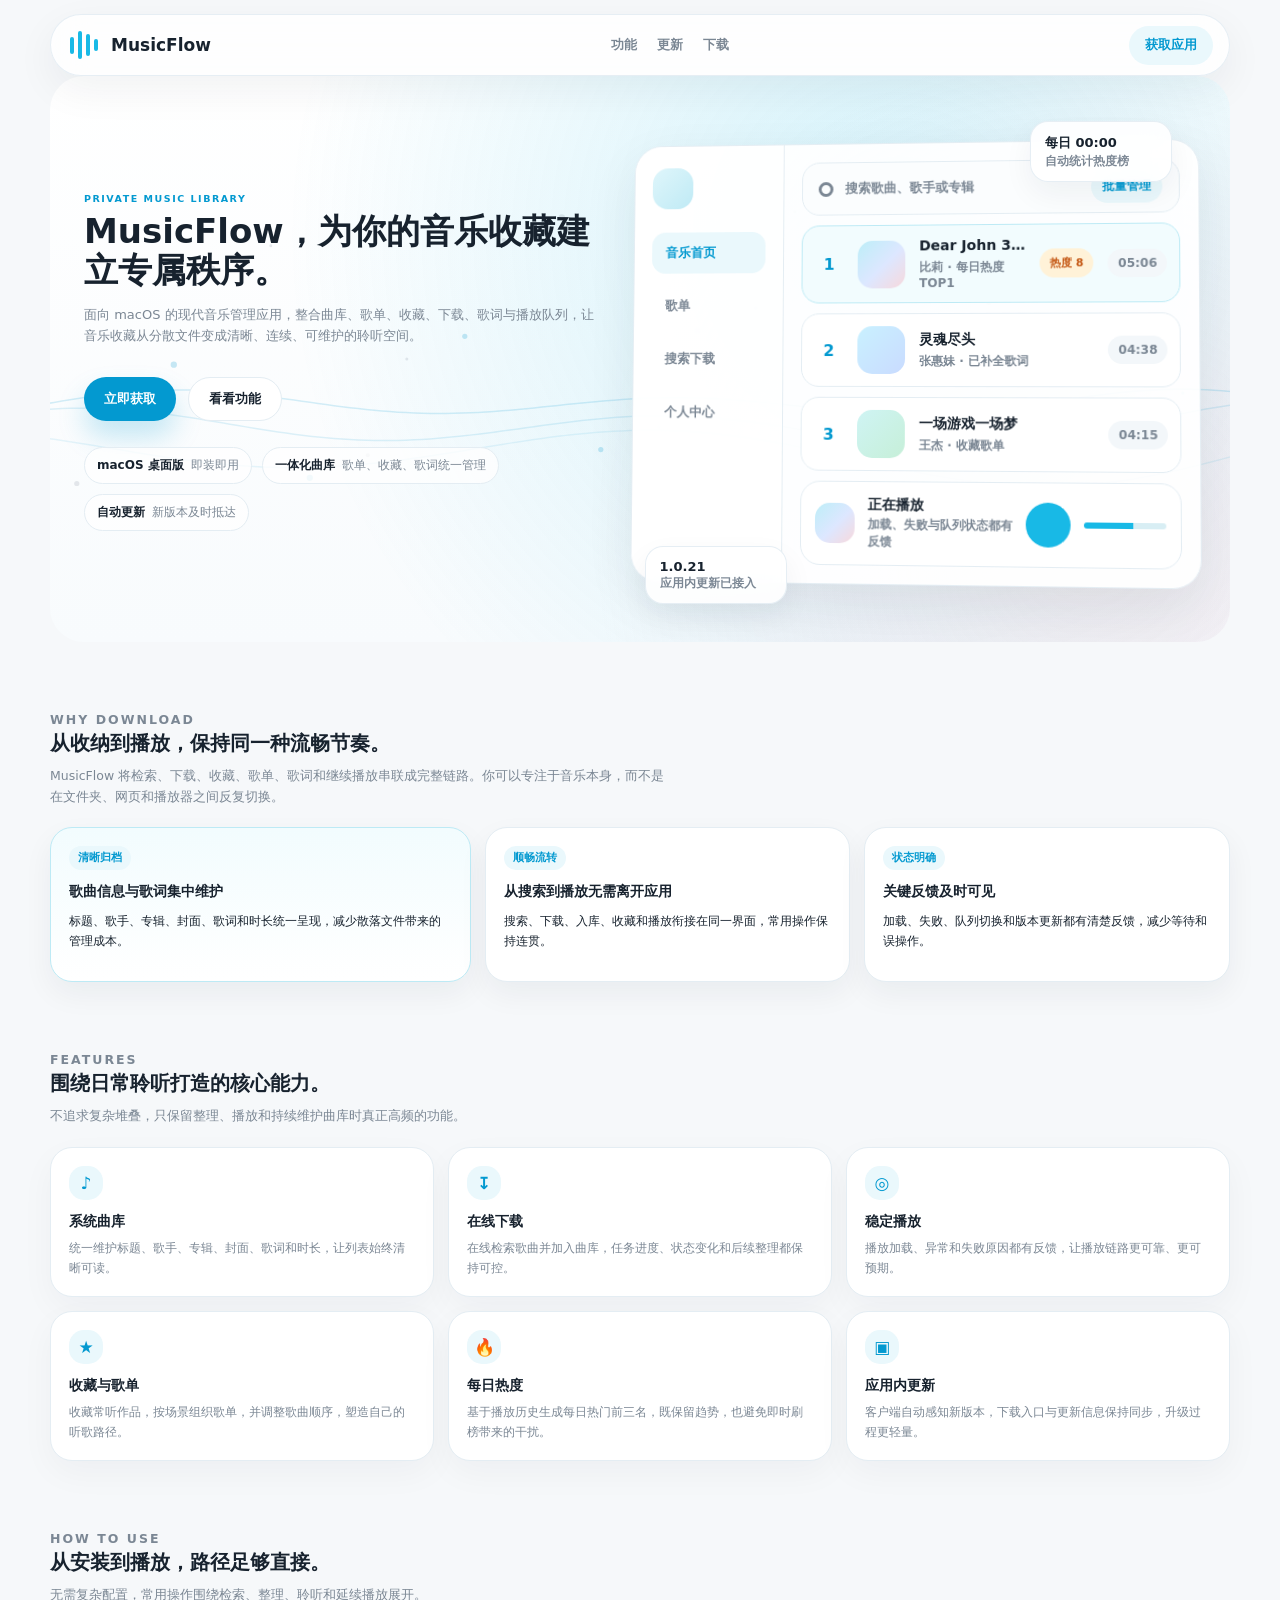
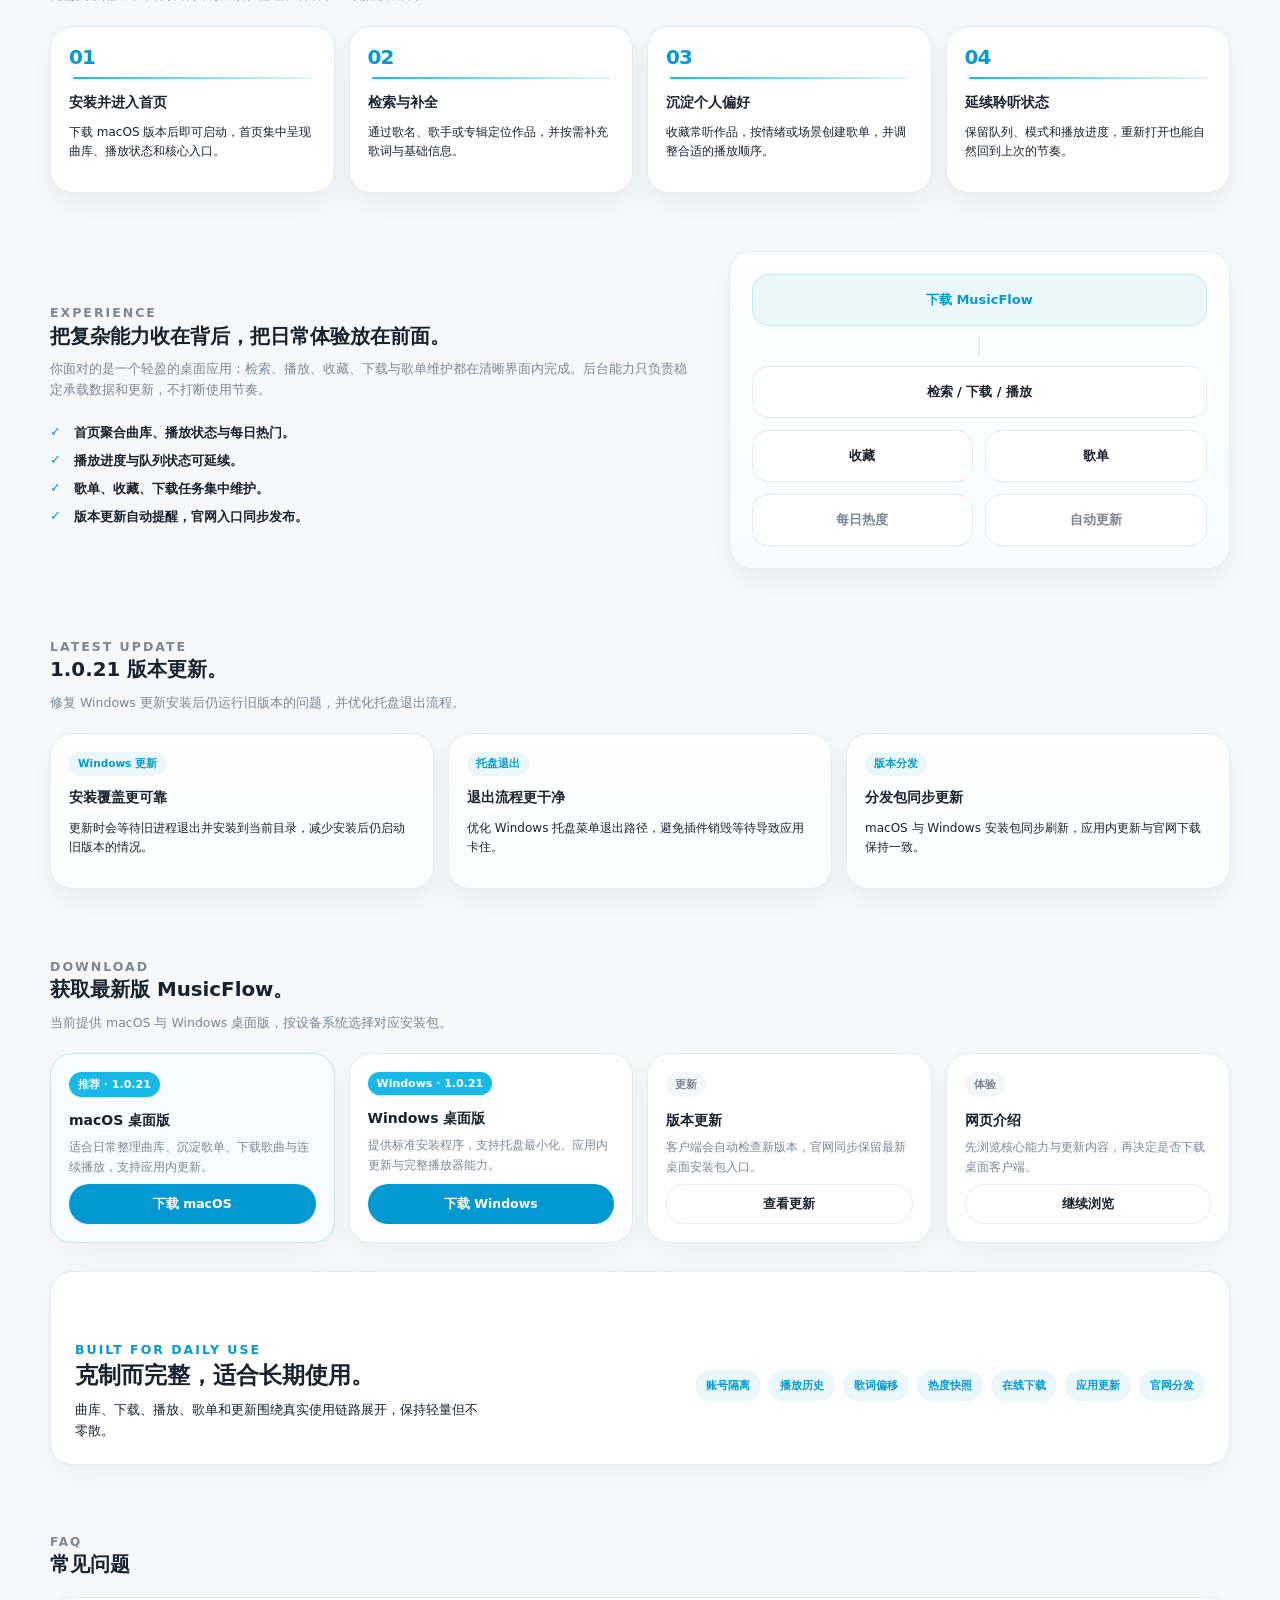
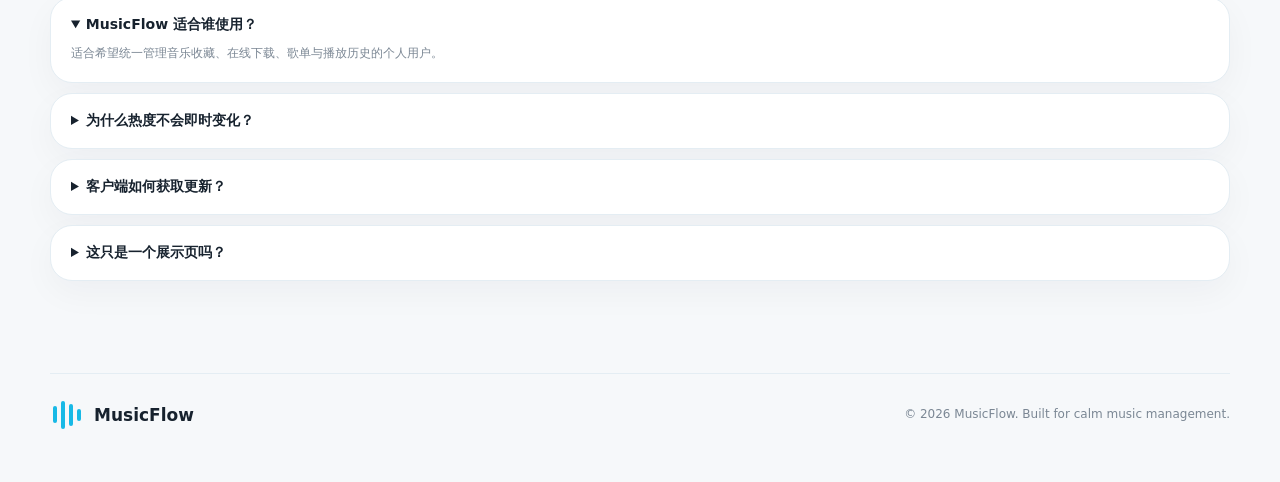
==== commit acb7982f: "Sync website hero version" ====
--- a/website/index.html
+++ b/website/index.html
@@ -94,7 +94,7 @@
               <span>自动统计热度榜</span>
             </div>
             <div class="floating-card floating-card-bottom">
-              <strong>1.0.20</strong>
+              <strong>1.0.21</strong>
               <span>应用内更新已接入</span>
             </div>
           </div>
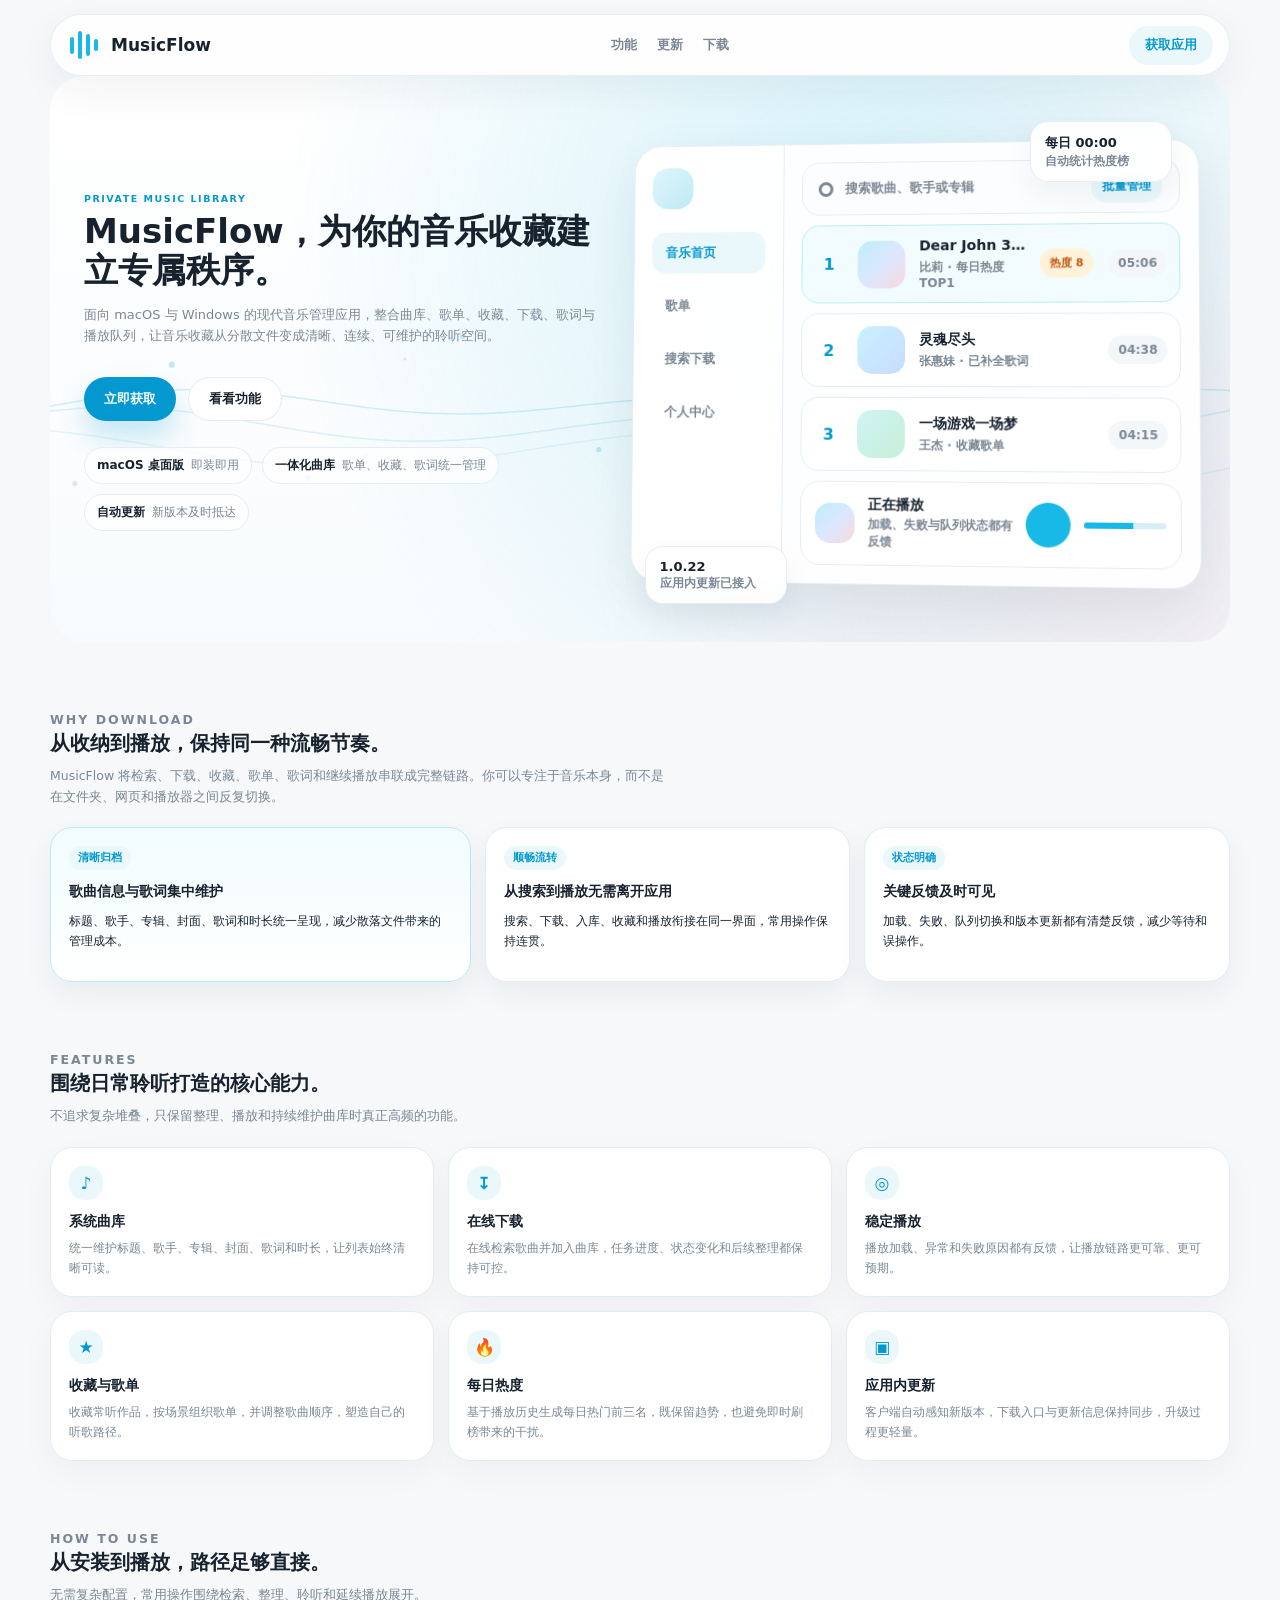
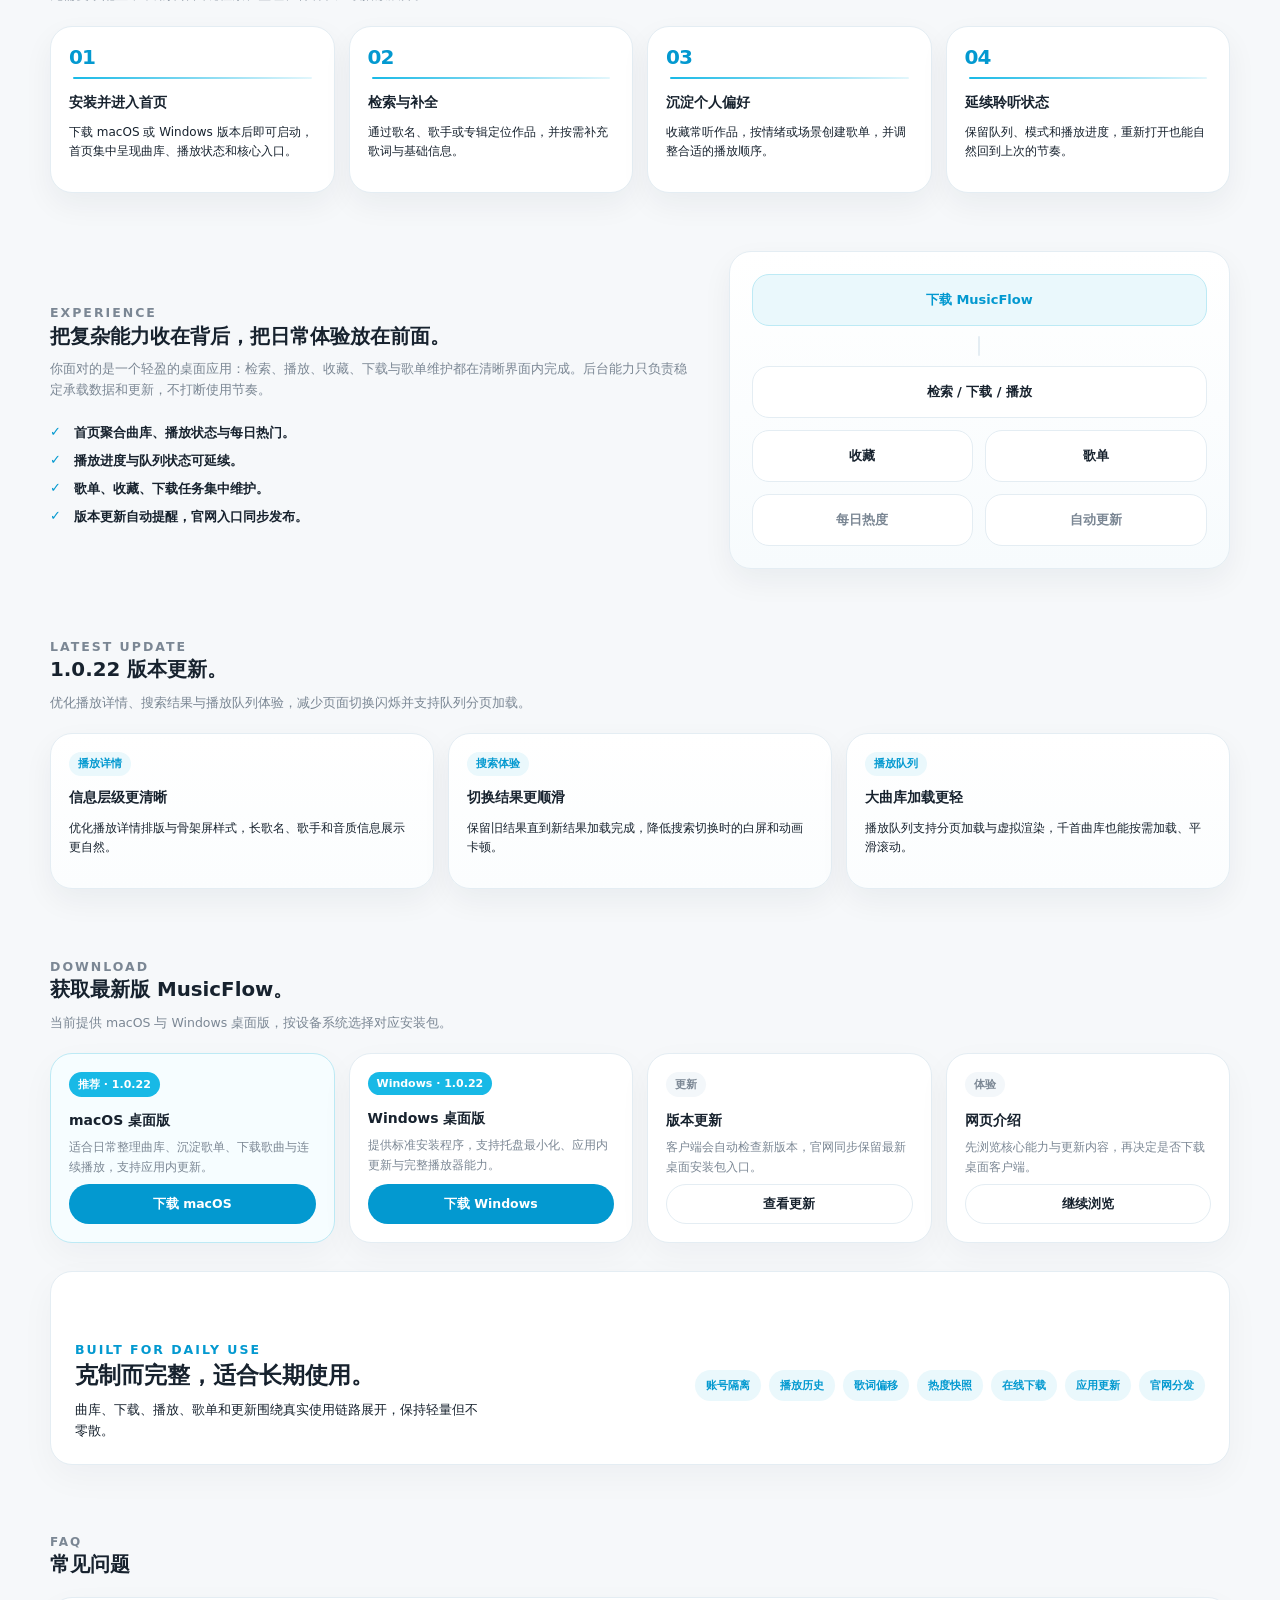
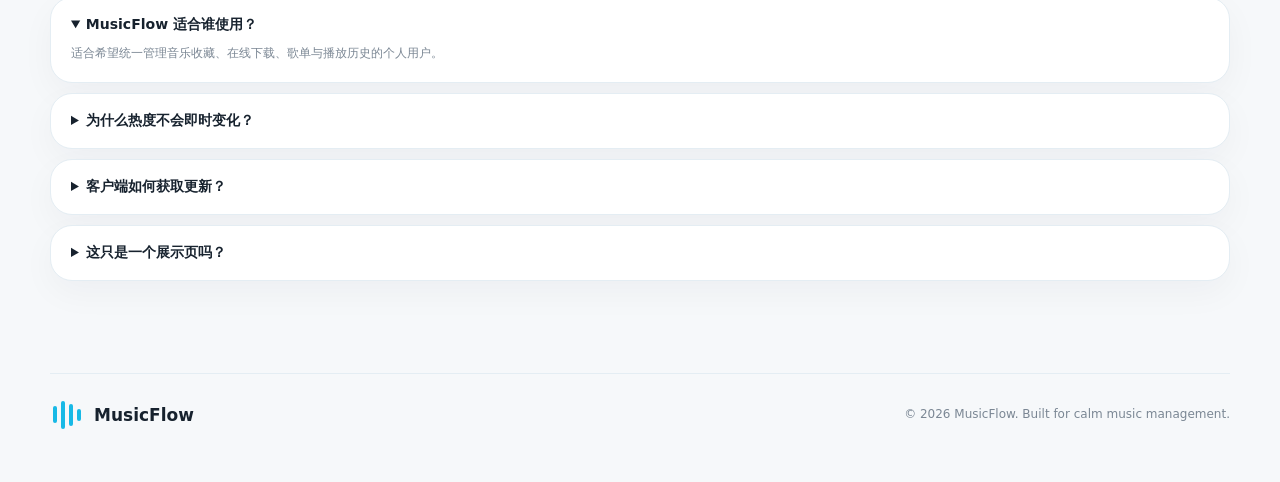
==== commit 205367cb: "Release Windows 1.0.22 and update website" ====
--- a/website/index.html
+++ b/website/index.html
@@ -34,7 +34,7 @@
             <p class="eyebrow">PRIVATE MUSIC LIBRARY</p>
             <h1>MusicFlow，为你的音乐收藏建立专属秩序。</h1>
             <p class="hero-text">
-              面向 macOS 的现代音乐管理应用，整合曲库、歌单、收藏、下载、歌词与播放队列，让音乐收藏从分散文件变成清晰、连续、可维护的聆听空间。
+              面向 macOS 与 Windows 的现代音乐管理应用，整合曲库、歌单、收藏、下载、歌词与播放队列，让音乐收藏从分散文件变成清晰、连续、可维护的聆听空间。
             </p>
             <div class="hero-actions">
               <a class="button primary" href="#download">立即获取</a>
@@ -94,7 +94,7 @@
               <span>自动统计热度榜</span>
             </div>
             <div class="floating-card floating-card-bottom">
-              <strong>1.0.21</strong>
+              <strong>1.0.22</strong>
               <span>应用内更新已接入</span>
             </div>
           </div>
@@ -178,7 +178,7 @@
           <article class="workflow-step">
             <span>01</span>
             <h3>安装并进入首页</h3>
-            <p>下载 macOS 版本后即可启动，首页集中呈现曲库、播放状态和核心入口。</p>
+            <p>下载 macOS 或 Windows 版本后即可启动，首页集中呈现曲库、播放状态和核心入口。</p>
           </article>
           <article class="workflow-step">
             <span>02</span>
@@ -230,24 +230,24 @@
       <section id="updates" class="section update-section reveal">
         <div class="section-heading compact">
           <p class="eyebrow">LATEST UPDATE</p>
-          <h2>1.0.21 版本更新。</h2>
-          <p>修复 Windows 更新安装后仍运行旧版本的问题，并优化托盘退出流程。</p>
+          <h2>1.0.22 版本更新。</h2>
+          <p>优化播放详情、搜索结果与播放队列体验，减少页面切换闪烁并支持队列分页加载。</p>
         </div>
         <div class="update-grid">
           <article class="update-card">
-            <span class="update-badge">Windows 更新</span>
-            <h3>安装覆盖更可靠</h3>
-            <p>更新时会等待旧进程退出并安装到当前目录，减少安装后仍启动旧版本的情况。</p>
+            <span class="update-badge">播放详情</span>
+            <h3>信息层级更清晰</h3>
+            <p>优化播放详情排版与骨架屏样式，长歌名、歌手和音质信息展示更自然。</p>
           </article>
           <article class="update-card">
-            <span class="update-badge">托盘退出</span>
-            <h3>退出流程更干净</h3>
-            <p>优化 Windows 托盘菜单退出路径，避免插件销毁等待导致应用卡住。</p>
+            <span class="update-badge">搜索体验</span>
+            <h3>切换结果更顺滑</h3>
+            <p>保留旧结果直到新结果加载完成，降低搜索切换时的白屏和动画卡顿。</p>
           </article>
           <article class="update-card">
-            <span class="update-badge">版本分发</span>
-            <h3>分发包同步更新</h3>
-            <p>macOS 与 Windows 安装包同步刷新，应用内更新与官网下载保持一致。</p>
+            <span class="update-badge">播放队列</span>
+            <h3>大曲库加载更轻</h3>
+            <p>播放队列支持分页加载与虚拟渲染，千首曲库也能按需加载、平滑滚动。</p>
           </article>
         </div>
       </section>
@@ -260,16 +260,16 @@
         </div>
         <div class="download-grid">
           <article class="download-card recommended">
-            <span class="tag">推荐 · 1.0.21</span>
+            <span class="tag">推荐 · 1.0.22</span>
             <h3>macOS 桌面版</h3>
             <p>适合日常整理曲库、沉淀歌单、下载歌曲与连续播放，支持应用内更新。</p>
-            <a class="download-button" href="/releases/MusicFlow-1.0.21.dmg" data-download="macOS 桌面版">下载 macOS</a>
+            <a class="download-button" href="/releases/MusicFlow-1.0.22.dmg" data-download="macOS 桌面版">下载 macOS</a>
           </article>
           <article class="download-card">
-            <span class="tag">Windows · 1.0.21</span>
+            <span class="tag">Windows · 1.0.22</span>
             <h3>Windows 桌面版</h3>
             <p>提供标准安装程序，支持托盘最小化、应用内更新与完整播放器能力。</p>
-            <a class="download-button" href="/releases/MusicFlow-Setup-1.0.21+22.exe" data-download="Windows 桌面版">下载 Windows</a>
+            <a class="download-button" href="/releases/MusicFlow-Setup-1.0.22+23.exe" data-download="Windows 桌面版">下载 Windows</a>
           </article>
           <article class="download-card">
             <span class="tag soft-tag">更新</span>
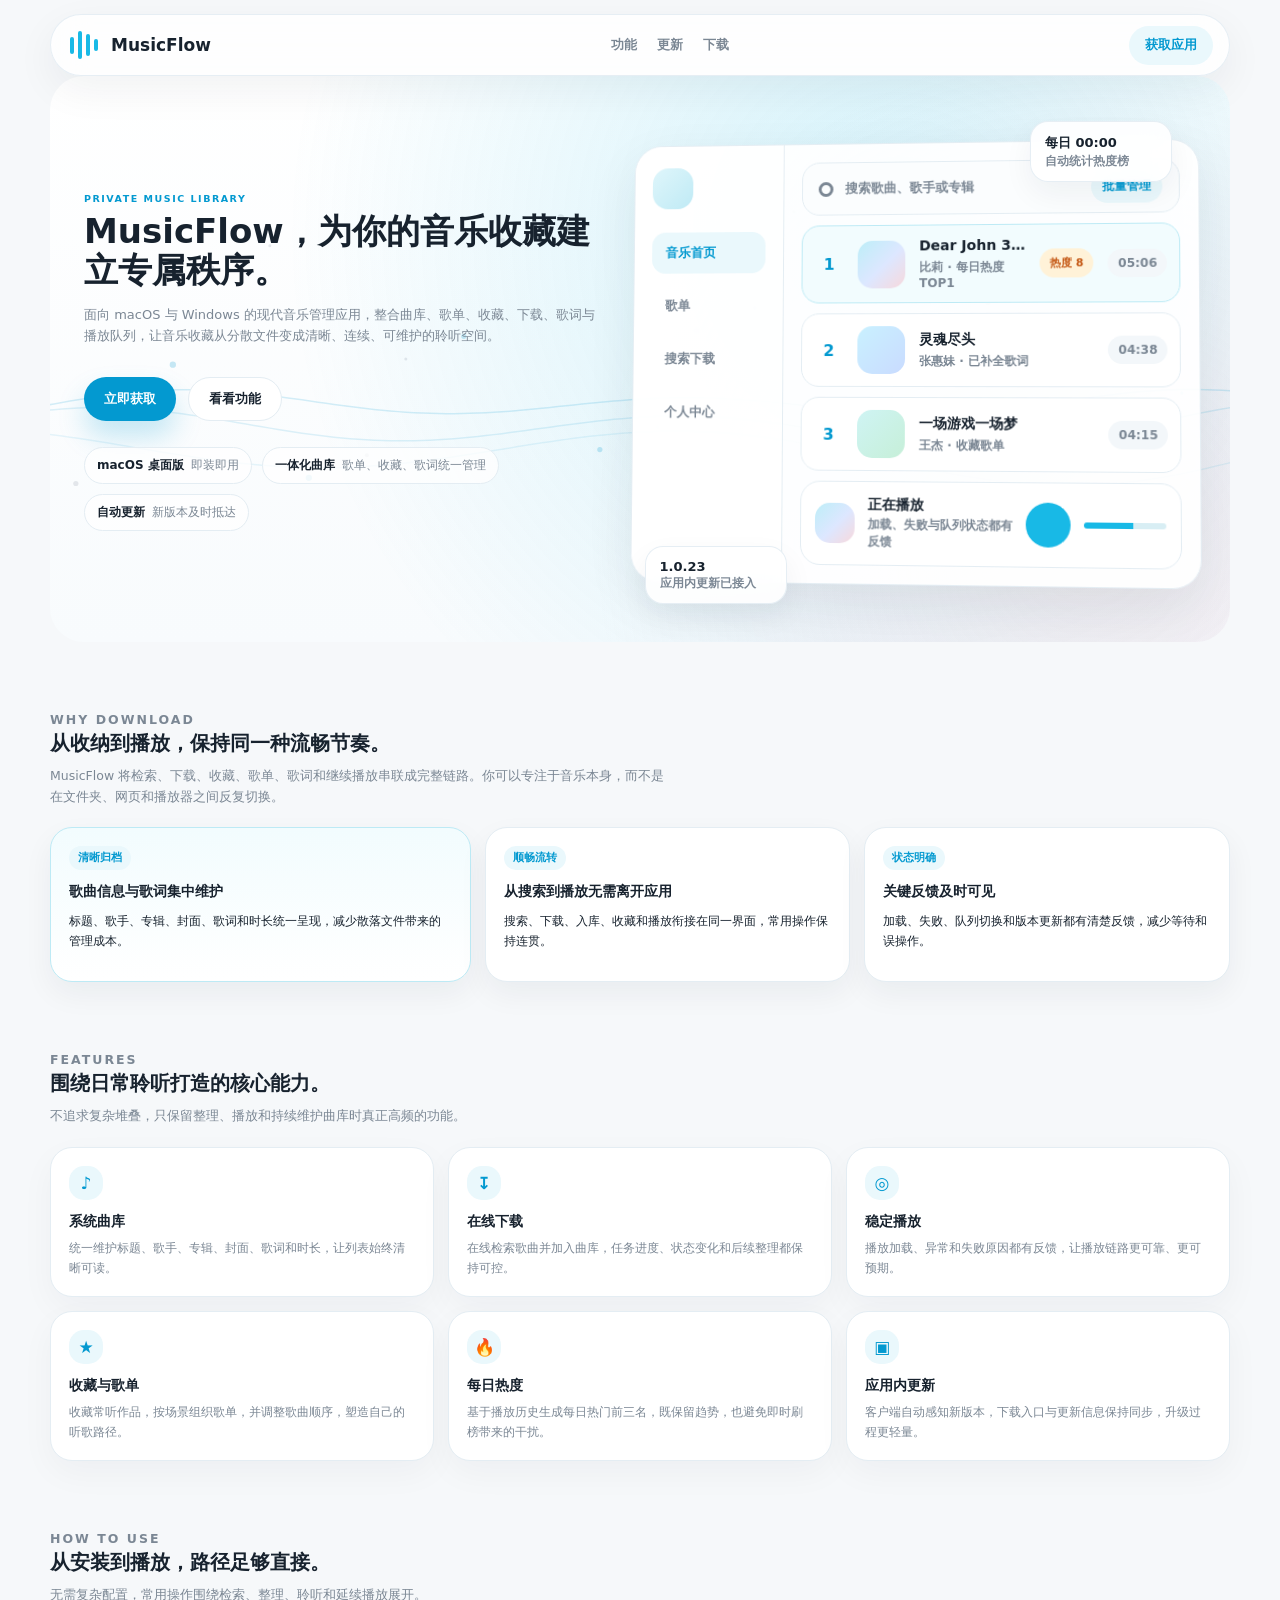
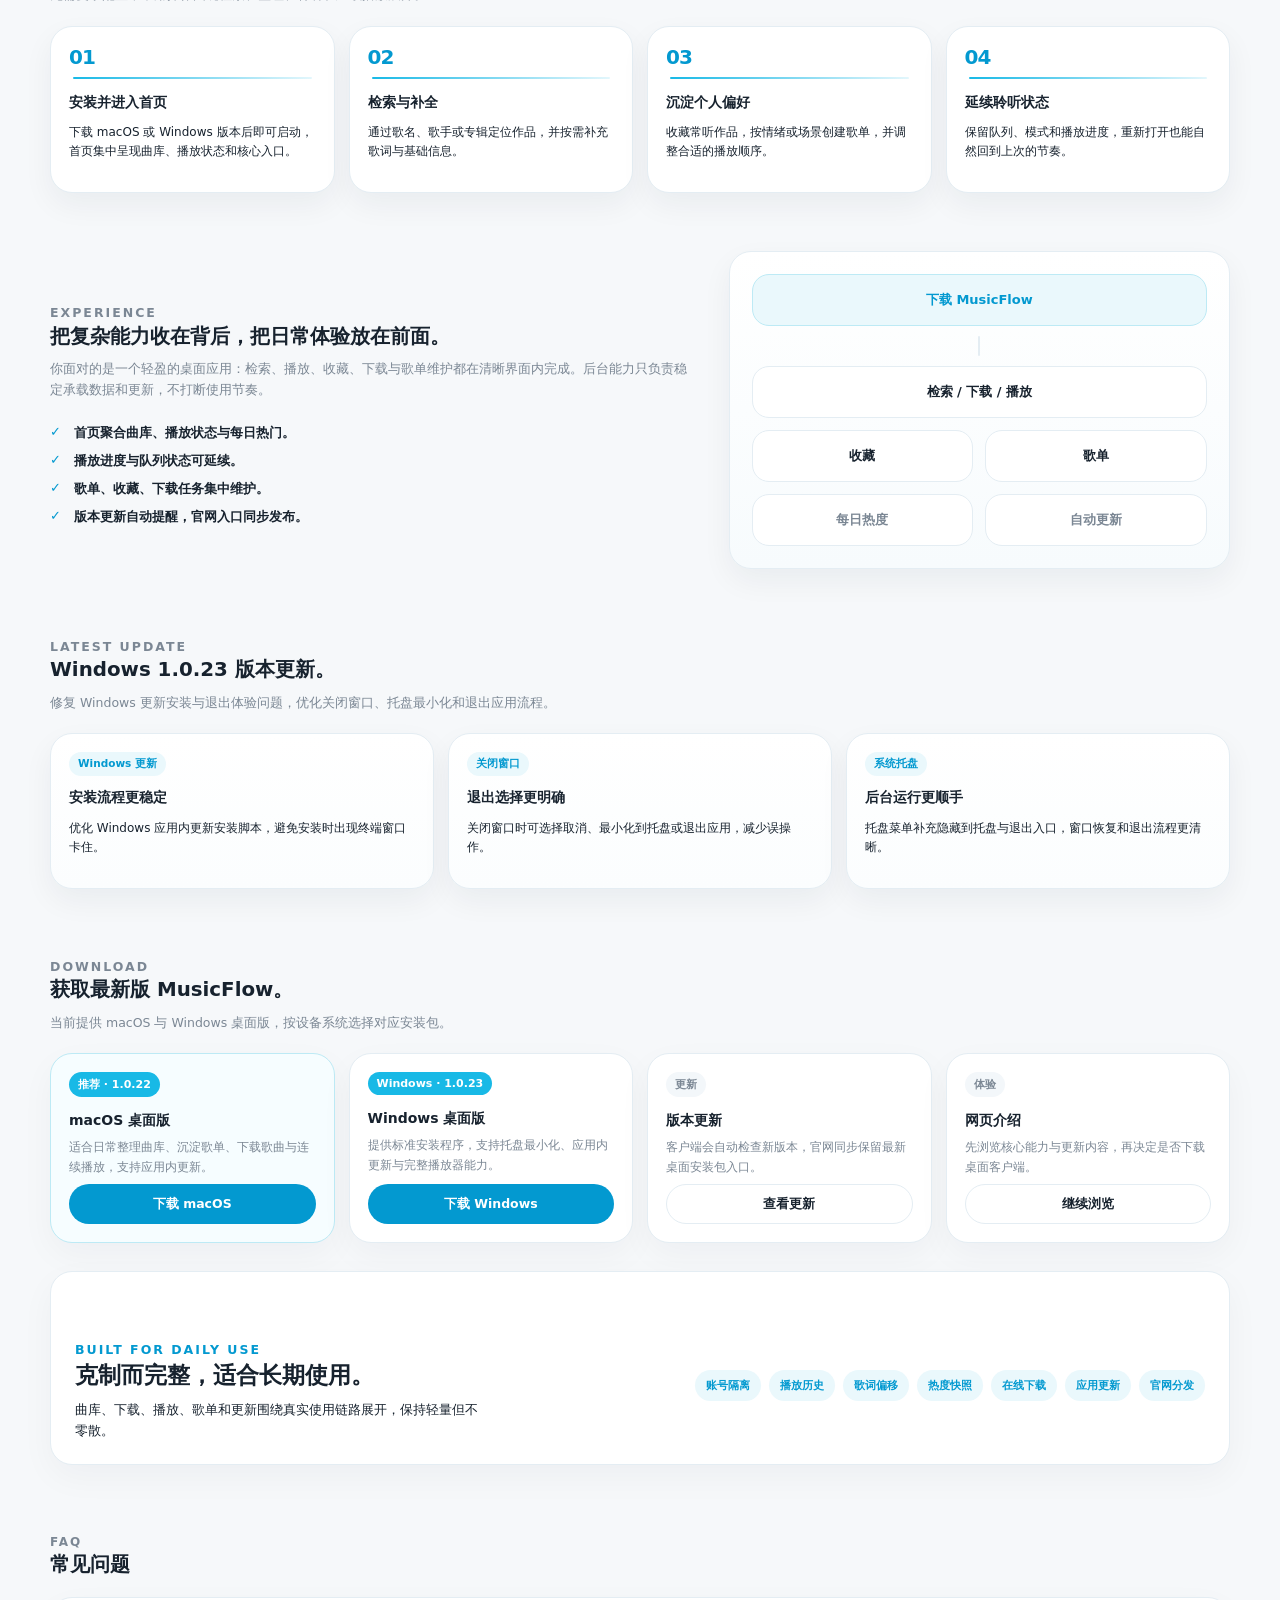
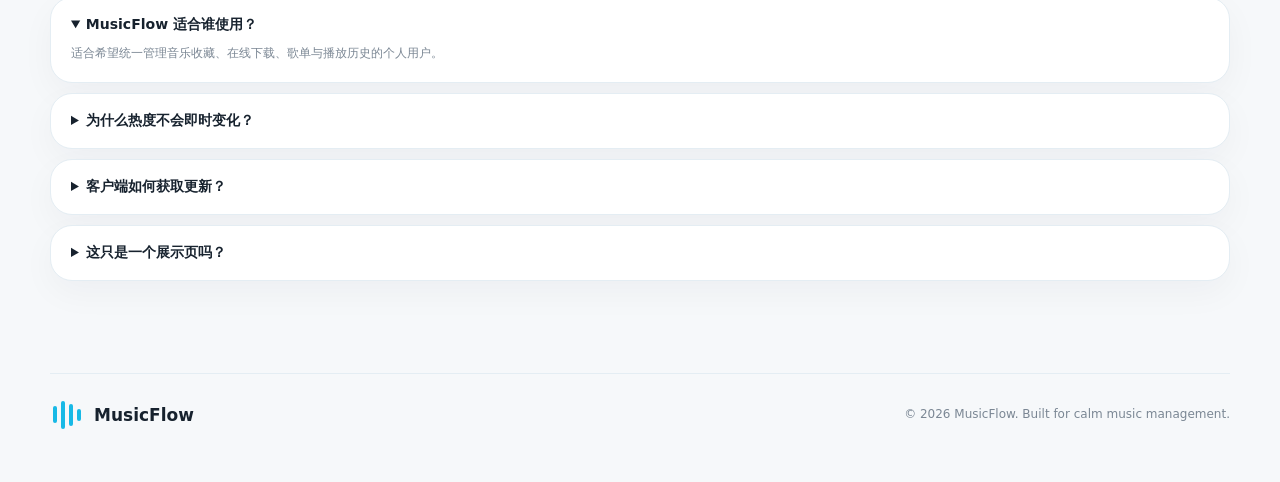
==== commit 5adab865: "Update Windows release to 1.0.23" ====
--- a/website/index.html
+++ b/website/index.html
@@ -94,7 +94,7 @@
               <span>自动统计热度榜</span>
             </div>
             <div class="floating-card floating-card-bottom">
-              <strong>1.0.22</strong>
+              <strong>1.0.23</strong>
               <span>应用内更新已接入</span>
             </div>
           </div>
@@ -230,24 +230,24 @@
       <section id="updates" class="section update-section reveal">
         <div class="section-heading compact">
           <p class="eyebrow">LATEST UPDATE</p>
-          <h2>1.0.22 版本更新。</h2>
-          <p>优化播放详情、搜索结果与播放队列体验，减少页面切换闪烁并支持队列分页加载。</p>
+          <h2>Windows 1.0.23 版本更新。</h2>
+          <p>修复 Windows 更新安装与退出体验问题，优化关闭窗口、托盘最小化和退出应用流程。</p>
         </div>
         <div class="update-grid">
           <article class="update-card">
-            <span class="update-badge">播放详情</span>
-            <h3>信息层级更清晰</h3>
-            <p>优化播放详情排版与骨架屏样式，长歌名、歌手和音质信息展示更自然。</p>
+            <span class="update-badge">Windows 更新</span>
+            <h3>安装流程更稳定</h3>
+            <p>优化 Windows 应用内更新安装脚本，避免安装时出现终端窗口卡住。</p>
           </article>
           <article class="update-card">
-            <span class="update-badge">搜索体验</span>
-            <h3>切换结果更顺滑</h3>
-            <p>保留旧结果直到新结果加载完成，降低搜索切换时的白屏和动画卡顿。</p>
+            <span class="update-badge">关闭窗口</span>
+            <h3>退出选择更明确</h3>
+            <p>关闭窗口时可选择取消、最小化到托盘或退出应用，减少误操作。</p>
           </article>
           <article class="update-card">
-            <span class="update-badge">播放队列</span>
-            <h3>大曲库加载更轻</h3>
-            <p>播放队列支持分页加载与虚拟渲染，千首曲库也能按需加载、平滑滚动。</p>
+            <span class="update-badge">系统托盘</span>
+            <h3>后台运行更顺手</h3>
+            <p>托盘菜单补充隐藏到托盘与退出入口，窗口恢复和退出流程更清晰。</p>
           </article>
         </div>
       </section>
@@ -266,10 +266,10 @@
             <a class="download-button" href="/releases/MusicFlow-1.0.22.dmg" data-download="macOS 桌面版">下载 macOS</a>
           </article>
           <article class="download-card">
-            <span class="tag">Windows · 1.0.22</span>
+            <span class="tag">Windows · 1.0.23</span>
             <h3>Windows 桌面版</h3>
             <p>提供标准安装程序，支持托盘最小化、应用内更新与完整播放器能力。</p>
-            <a class="download-button" href="/releases/MusicFlow-Setup-1.0.22+23.exe" data-download="Windows 桌面版">下载 Windows</a>
+            <a class="download-button" href="/releases/MusicFlow-Setup-1.0.23+24.exe" data-download="Windows 桌面版">下载 Windows</a>
           </article>
           <article class="download-card">
             <span class="tag soft-tag">更新</span>
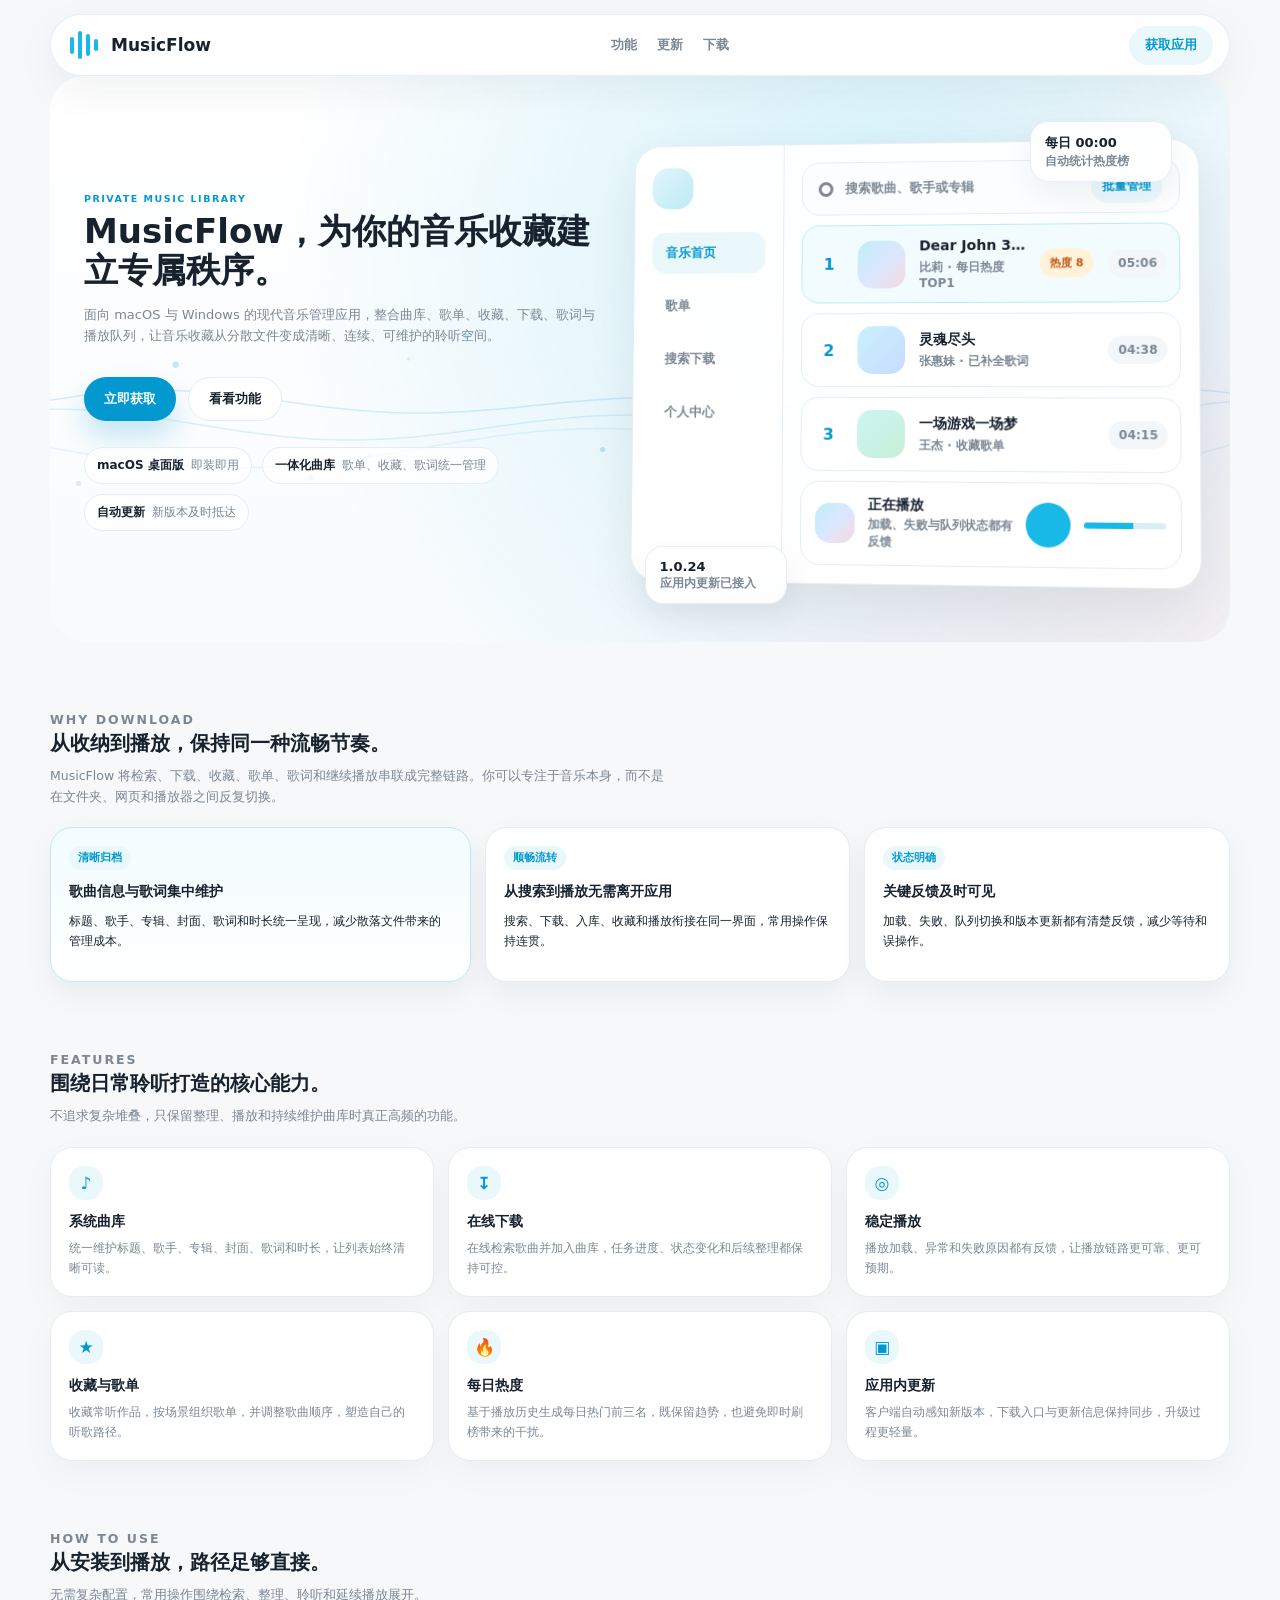
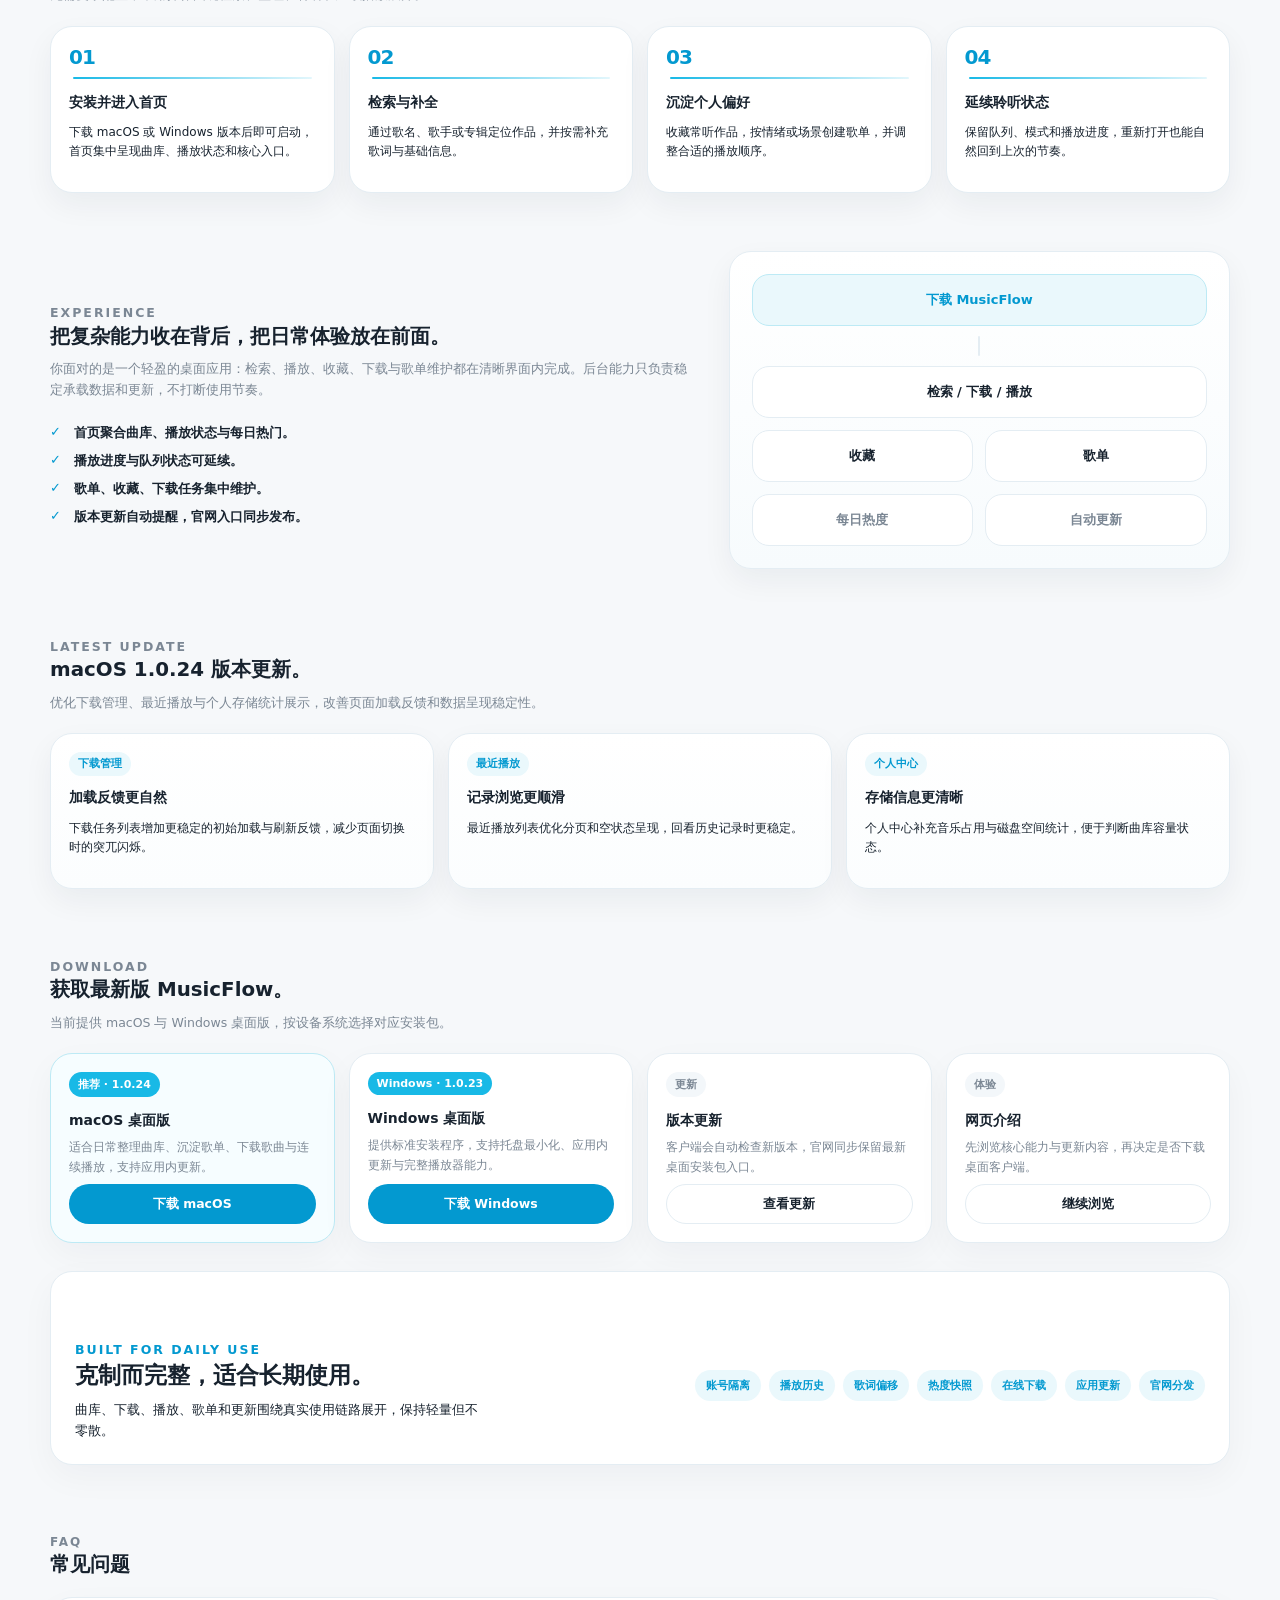
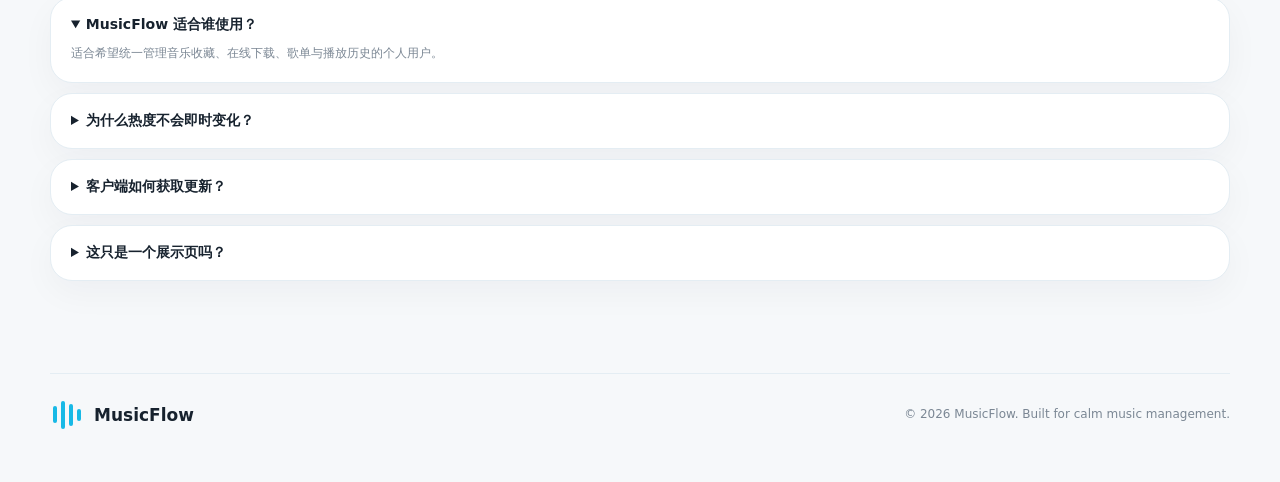
==== commit 0ee2a069: "Release macOS 1.0.24 improvements" ====
--- a/website/index.html
+++ b/website/index.html
@@ -94,7 +94,7 @@
               <span>自动统计热度榜</span>
             </div>
             <div class="floating-card floating-card-bottom">
-              <strong>1.0.23</strong>
+              <strong>1.0.24</strong>
               <span>应用内更新已接入</span>
             </div>
           </div>
@@ -230,24 +230,24 @@
       <section id="updates" class="section update-section reveal">
         <div class="section-heading compact">
           <p class="eyebrow">LATEST UPDATE</p>
-          <h2>Windows 1.0.23 版本更新。</h2>
-          <p>修复 Windows 更新安装与退出体验问题，优化关闭窗口、托盘最小化和退出应用流程。</p>
+          <h2>macOS 1.0.24 版本更新。</h2>
+          <p>优化下载管理、最近播放与个人存储统计展示，改善页面加载反馈和数据呈现稳定性。</p>
         </div>
         <div class="update-grid">
           <article class="update-card">
-            <span class="update-badge">Windows 更新</span>
-            <h3>安装流程更稳定</h3>
-            <p>优化 Windows 应用内更新安装脚本，避免安装时出现终端窗口卡住。</p>
+            <span class="update-badge">下载管理</span>
+            <h3>加载反馈更自然</h3>
+            <p>下载任务列表增加更稳定的初始加载与刷新反馈，减少页面切换时的突兀闪烁。</p>
           </article>
           <article class="update-card">
-            <span class="update-badge">关闭窗口</span>
-            <h3>退出选择更明确</h3>
-            <p>关闭窗口时可选择取消、最小化到托盘或退出应用，减少误操作。</p>
+            <span class="update-badge">最近播放</span>
+            <h3>记录浏览更顺滑</h3>
+            <p>最近播放列表优化分页和空状态呈现，回看历史记录时更稳定。</p>
           </article>
           <article class="update-card">
-            <span class="update-badge">系统托盘</span>
-            <h3>后台运行更顺手</h3>
-            <p>托盘菜单补充隐藏到托盘与退出入口，窗口恢复和退出流程更清晰。</p>
+            <span class="update-badge">个人中心</span>
+            <h3>存储信息更清晰</h3>
+            <p>个人中心补充音乐占用与磁盘空间统计，便于判断曲库容量状态。</p>
           </article>
         </div>
       </section>
@@ -260,10 +260,10 @@
         </div>
         <div class="download-grid">
           <article class="download-card recommended">
-            <span class="tag">推荐 · 1.0.22</span>
+            <span class="tag">推荐 · 1.0.24</span>
             <h3>macOS 桌面版</h3>
             <p>适合日常整理曲库、沉淀歌单、下载歌曲与连续播放，支持应用内更新。</p>
-            <a class="download-button" href="/releases/MusicFlow-1.0.22.dmg" data-download="macOS 桌面版">下载 macOS</a>
+            <a class="download-button" href="/releases/MusicFlow-1.0.24.dmg" data-download="macOS 桌面版">下载 macOS</a>
           </article>
           <article class="download-card">
             <span class="tag">Windows · 1.0.23</span>
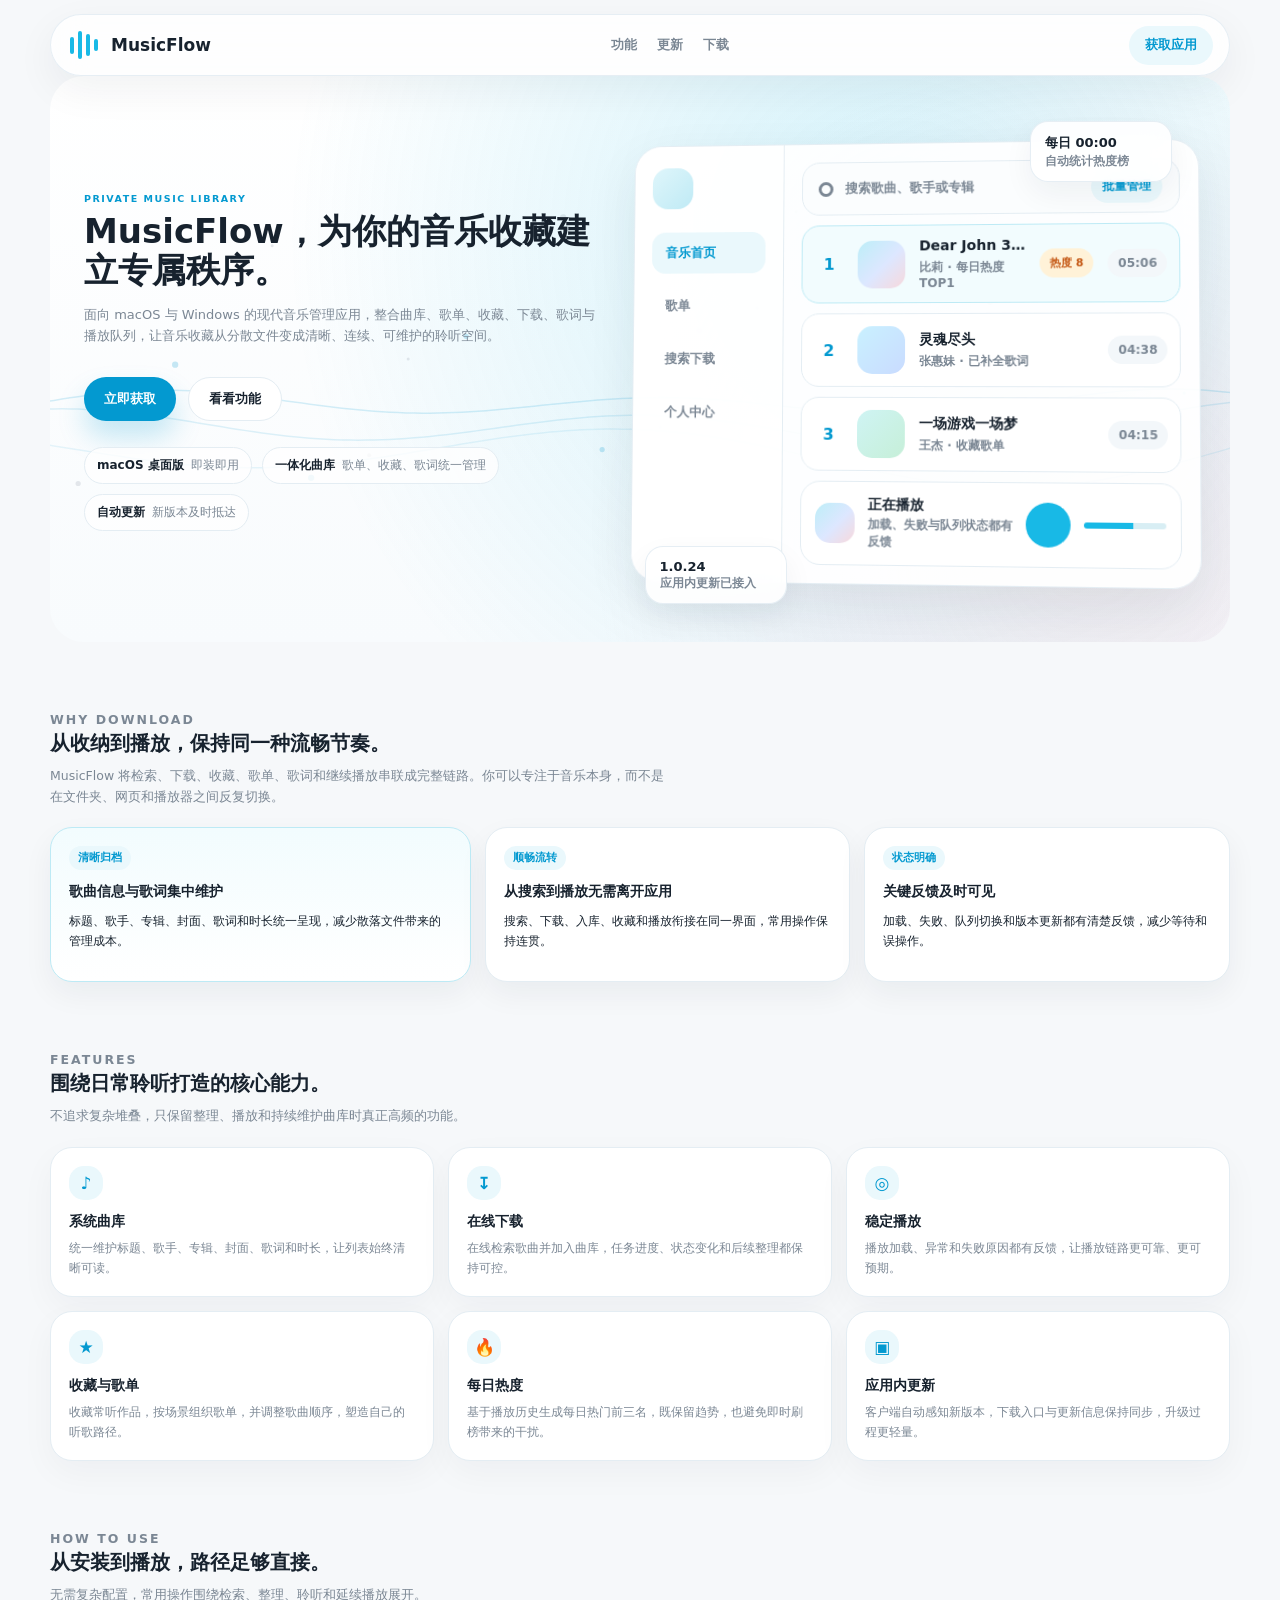
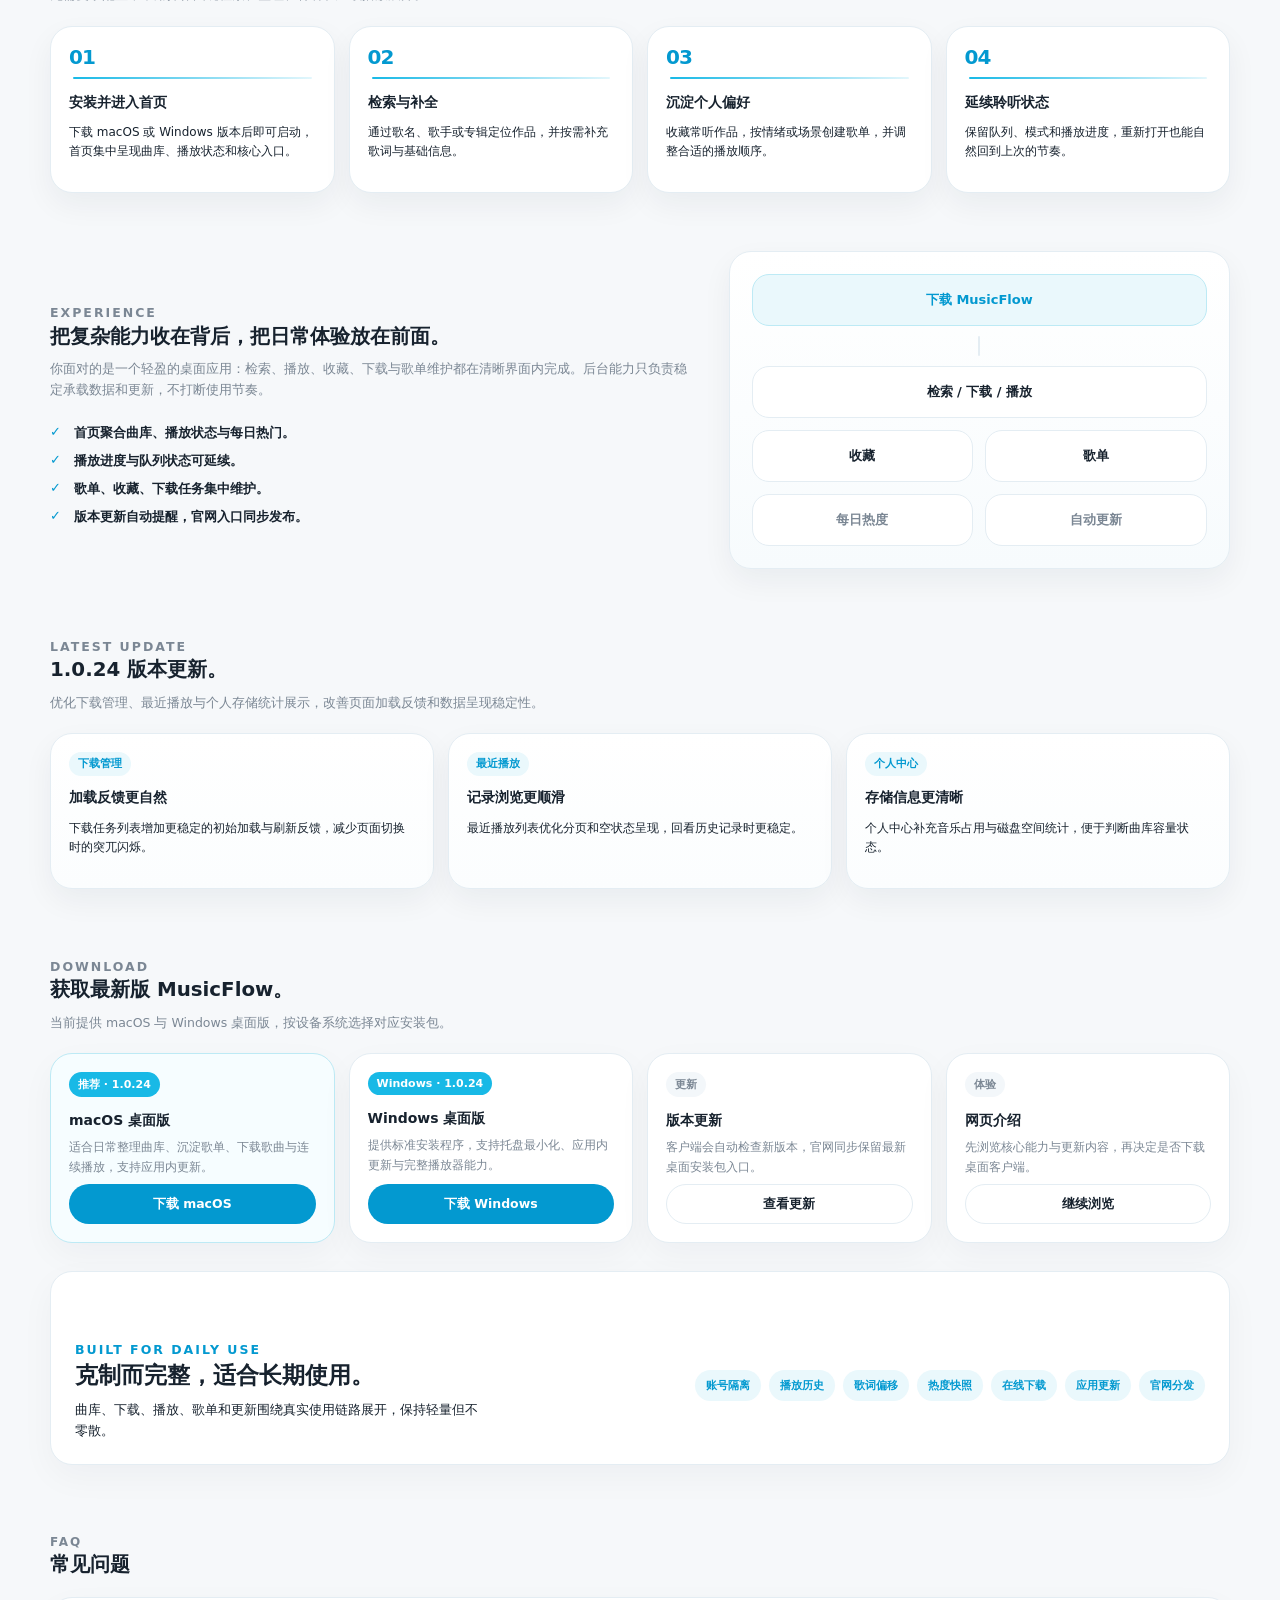
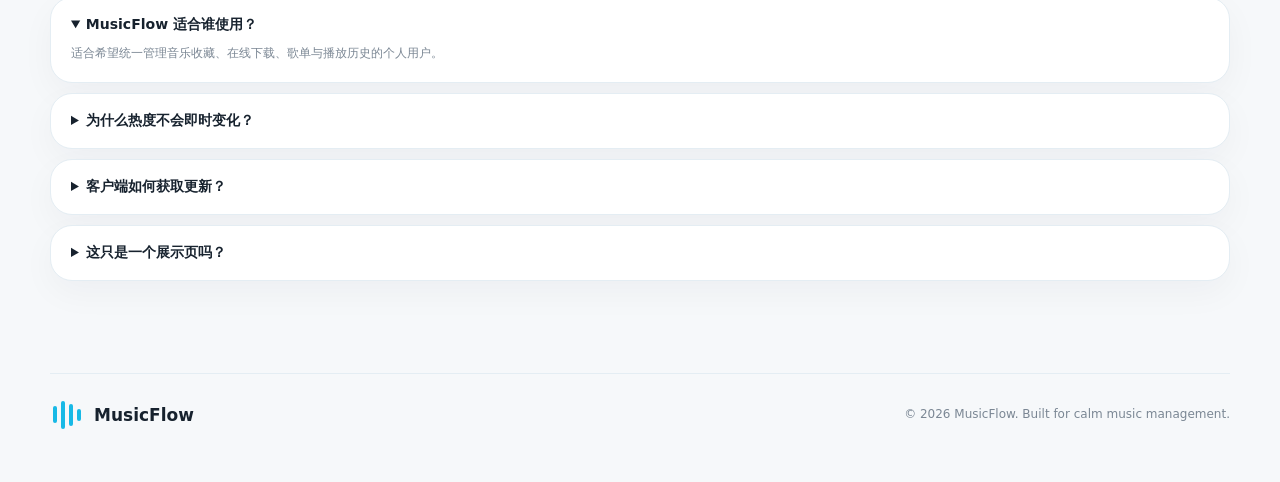
==== commit b87b3bb8: "Release Windows 1.0.24 metadata" ====
--- a/website/index.html
+++ b/website/index.html
@@ -230,7 +230,7 @@
       <section id="updates" class="section update-section reveal">
         <div class="section-heading compact">
           <p class="eyebrow">LATEST UPDATE</p>
-          <h2>macOS 1.0.24 版本更新。</h2>
+          <h2>1.0.24 版本更新。</h2>
           <p>优化下载管理、最近播放与个人存储统计展示，改善页面加载反馈和数据呈现稳定性。</p>
         </div>
         <div class="update-grid">
@@ -266,10 +266,10 @@
             <a class="download-button" href="/releases/MusicFlow-1.0.24.dmg" data-download="macOS 桌面版">下载 macOS</a>
           </article>
           <article class="download-card">
-            <span class="tag">Windows · 1.0.23</span>
+            <span class="tag">Windows · 1.0.24</span>
             <h3>Windows 桌面版</h3>
             <p>提供标准安装程序，支持托盘最小化、应用内更新与完整播放器能力。</p>
-            <a class="download-button" href="/releases/MusicFlow-Setup-1.0.23+24.exe" data-download="Windows 桌面版">下载 Windows</a>
+            <a class="download-button" href="/releases/MusicFlow-Setup-1.0.24+25.exe" data-download="Windows 桌面版">下载 Windows</a>
           </article>
           <article class="download-card">
             <span class="tag soft-tag">更新</span>
